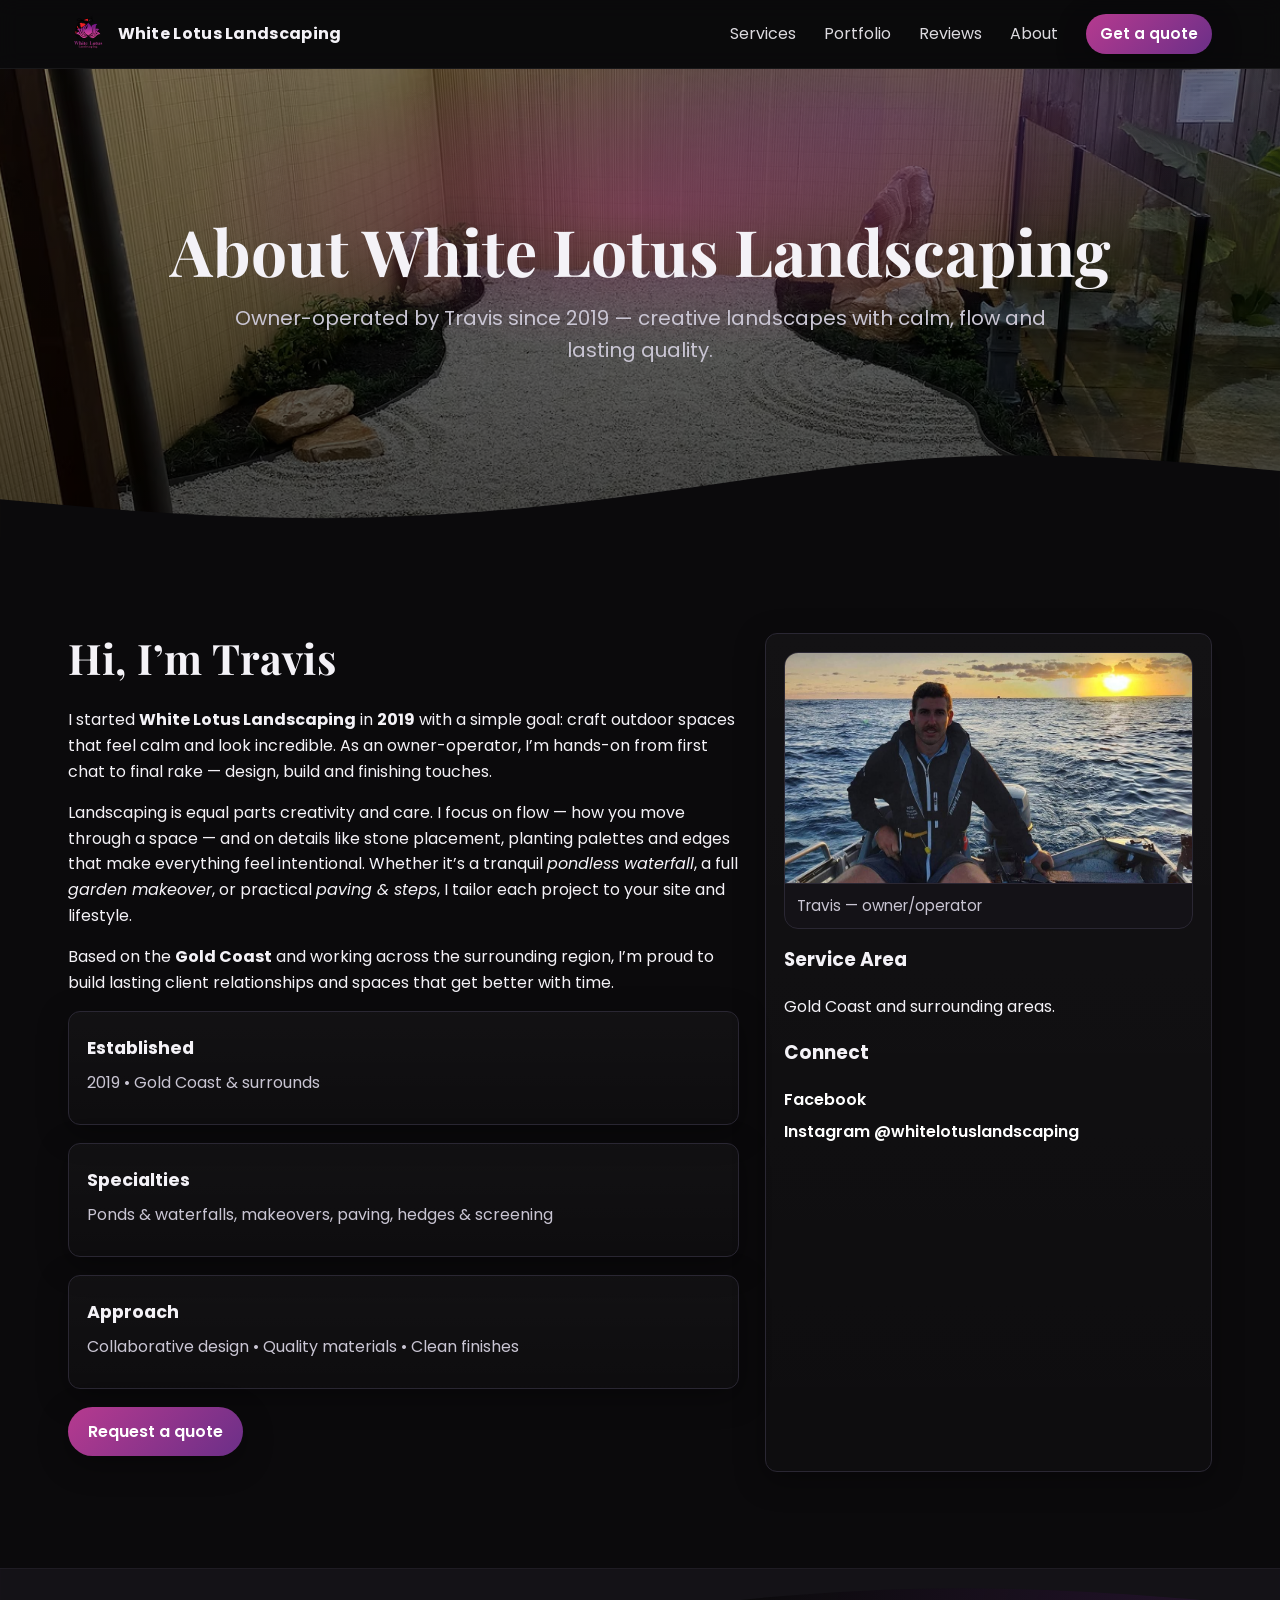
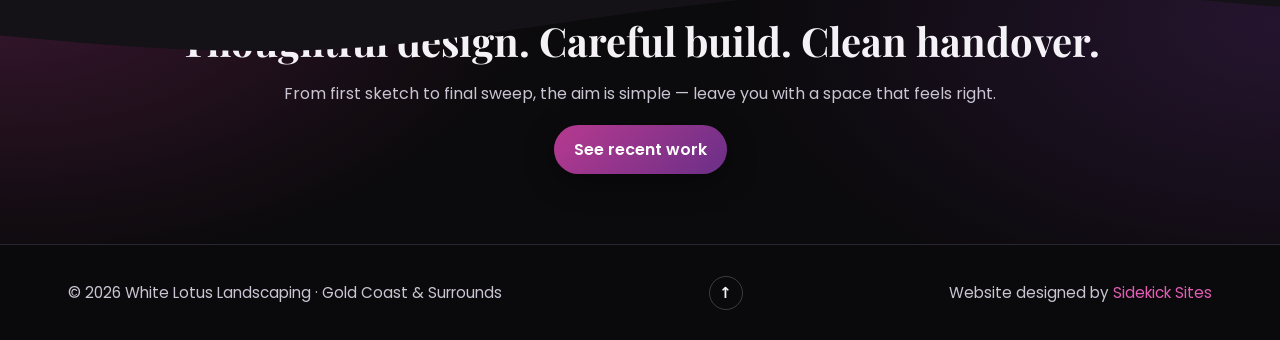
==== about.html @ 9ffea9fd "first design" ====
<!DOCTYPE html>
<html lang="en" id="top">
<head>
  <meta charset="UTF-8" />
  <meta name="viewport" content="width=device-width, initial-scale=1" />

  <title>About • White Lotus Landscaping</title>
  <meta name="description" content="White Lotus Landscaping is an owner-operated Gold Coast business founded in 2019 by Travis. Creative landscapes with calm, flow and lasting quality." />

  <!-- Canonical + Social -->
  <link rel="canonical" href="https://zanemcdermott.github.io/white-lotus/about.html" />
  <meta property="og:title" content="About • White Lotus Landscaping" />
  <meta property="og:description" content="Owner-operated since 2019. Creative, tidy landscapes built with care across the Gold Coast & surrounds." />
  <meta property="og:type" content="website" />
  <meta property="og:url" content="https://zanemcdermott.github.io/white-lotus/about.html" />
  <meta property="og:image" content="https://zanemcdermott.github.io/white-lotus/images/hero-zen.jpg" />
  <meta name="twitter:card" content="summary_large_image" />

  <!-- Favicons & App Icons -->
  <link rel="icon" type="image/png" sizes="32x32" href="images/favicon-32.png">
  <link rel="icon" href="images/favicon.ico">
  <link rel="apple-touch-icon" sizes="180x180" href="images/apple-touch-icon.png">
  <meta name="theme-color" content="#0a0a0a">

  <!-- Perf -->
  <link rel="preload" as="image" href="images/hero-zen.jpg" />

  <link rel="stylesheet" href="style.css" />
</head>
<body>

  <!-- Header -->
  <header class="site-header">
    <div class="container header-inner">
      <a class="brand" href="index.html" aria-label="White Lotus Landscaping">
        <img src="images/logo-transparent.png" alt="White Lotus Landscaping logo" height="40"
             onerror="this.onerror=null;this.src='images/logo.jpg';" />
        <span class="brand-text">White Lotus Landscaping</span>
      </a>

      <button class="nav-toggle" aria-label="Open menu" aria-expanded="false">
        <span></span><span></span><span></span>
      </button>

      <nav class="nav" aria-label="Primary">
        <a href="services.html">Services</a>
        <a href="portfolio.html">Portfolio</a>
        <a href="testimonials.html">Reviews</a>
        <a href="about.html" class="active">About</a>
        <a href="index.html#contact" class="btn small">Get a quote</a>
      </nav>
    </div>
  </header>

  <!-- Hero (slim) -->
  <section class="hero" style="min-height: 52vh;">
    <img class="hero-bg" src="images/hero-zen.jpg" alt="Serene zen garden hero background">
    <div class="hero-overlay"></div>
    <div class="container hero-inner">
      <h1>About White Lotus Landscaping</h1>
      <p class="lead">Owner-operated by Travis since 2019 — creative landscapes with calm, flow and lasting quality.</p>
    </div>
    <svg class="wave" viewBox="0 0 1440 140" aria-hidden="true"><path d="M0,96L60,101.3C120,107,240,117,360,117.3C480,117,600,107,720,90.7C840,75,960,53,1080,48C1200,43,1320,53,1380,58.7L1440,64V140H0Z"/></svg>
  </section>

  <!-- Travis bio -->
  <section class="section">
    <div class="container">
      <div class="contact-wrap">
        <article>
          <h2 class="h2">Hi, I’m Travis</h2>
          <p>I started <strong>White Lotus Landscaping</strong> in <strong>2019</strong> with a simple goal: craft outdoor spaces that feel calm and look incredible. As an owner-operator, I’m hands-on from first chat to final rake — design, build and finishing touches.</p>
          <p>Landscaping is equal parts creativity and care. I focus on flow — how you move through a space — and on details like stone placement, planting palettes and edges that make everything feel intentional. Whether it’s a tranquil <em>pondless waterfall</em>, a full <em>garden makeover</em>, or practical <em>paving & steps</em>, I tailor each project to your site and lifestyle.</p>
          <p>Based on the <strong>Gold Coast</strong> and working across the surrounding region, I’m proud to build lasting client relationships and spaces that get better with time.</p>

          <div class="cards" style="margin-top:16px">
            <div class="card"><h3>Established</h3><p>2019 • Gold Coast & surrounds</p></div>
            <div class="card"><h3>Specialties</h3><p>Ponds & waterfalls, makeovers, paving, hedges & screening</p></div>
            <div class="card"><h3>Approach</h3><p>Collaborative design • Quality materials • Clean finishes</p></div>
          </div>

          <p class="mt"><a class="btn" href="index.html#contact">Request a quote</a></p>
        </article>

        <aside class="contact-aside">
          <figure class="figure" style="margin:0;">
            <img src="images/travis.jpg" alt="Travis, owner of White Lotus Landscaping">
            <figcaption>Travis — owner/operator</figcaption>
          </figure>

          <h3 style="margin-top:16px;">Service Area</h3>
          <p>Gold Coast and surrounding areas.</p>

          <h3>Connect</h3>
          <ul class="socials">
            <li><a href="https://www.facebook.com/share/172BXBtpYT/?mibextid=wwXIfr" target="_blank" rel="noopener">Facebook</a></li>
            <li><a href="https://instagram.com/whitelotuslandscaping" target="_blank" rel="noopener">Instagram @whitelotuslandscaping</a></li>
          </ul>
        </aside>
      </div>
    </div>
  </section>

  <!-- CTA -->
  <section class="cta">
    <div class="container cta-inner">
      <h2>Thoughtful design. Careful build. Clean handover.</h2>
      <p>From first sketch to final sweep, the aim is simple — leave you with a space that feels right.</p>
      <a class="btn" href="portfolio.html">See recent work</a>
    </div>
    <svg class="wave flip" viewBox="0 0 1440 140" aria-hidden="true"><path d="M0,96L60,101.3C120,107,240,117,360,117.3C480,117,600,107,720,90.7C840,75,960,53,1080,48C1200,43,1320,53,1380,58.7L1440,64V140H0Z"/></svg>
  </section>

  <!-- Footer -->
  <footer class="site-footer">
    <div class="container footer-inner">
      <p>© <span data-year id="year"></span> White Lotus Landscaping · Gold Coast & Surrounds</p>
      <a class="to-top" href="#top" aria-label="Back to top">↑</a>
      <p class="credit">Website designed by
        <a href="https://zanemcdermott.github.io/hello-static/" target="_blank" rel="noopener">Sidekick Sites</a>
      </p>
    </div>
  </footer>

  <script src="script.js" defer></script>
</body>
</html>
---- style.css ----
/* =========================================================
   White Lotus Landscaping — Global Styles
   Brand: magenta→violet gradient, dark background, airy type
   ========================================================= */

/* Fonts */
@import url('https://fonts.googleapis.com/css2?family=Poppins:wght@300;400;500;600;700&family=Playfair+Display:wght@700&display=swap');

/* Design tokens */
:root{
  --bg: #0b0a0c;           /* main background (near-black) */
  --bg-2: #141217;         /* surface */
  --bg-3: #1a1820;         /* elevated surface */
  --text: #F4F2F7;
  --muted: #C9C5D3;
  --line: #2a2733;

  --accent: #B63A8F;       /* magenta */
  --accent-2: #6B2F88;     /* violet */
  --accent-3: #E25DB5;     /* bright for hovers */

  --radius-l: 18px;
  --radius-m: 12px;
  --shadow-1: 0 8px 30px rgba(0,0,0,.35);
  --shadow-2: 0 10px 50px rgba(0,0,0,.5);

  --container: 1200px;
}

/* Reset & base */
*,
*::before,
*::after { box-sizing: border-box; }

html, body { height: 100%; }

body{
  margin: 0;
  font-family: "Poppins", system-ui, -apple-system, Segoe UI, Roboto, Helvetica, Arial, "Apple Color Emoji","Segoe UI Emoji";
  color: var(--text);
  background: var(--bg);
  line-height: 1.6;
  -webkit-font-smoothing: antialiased;
  text-rendering: optimizeLegibility;
}

img{ max-width: 100%; display:block; }

a{ color: var(--text); text-decoration: none; }
a:hover{ color: var(--accent-3); }

.container{
  width: 100%;
  max-width: var(--container);
  margin-inline: auto;
  padding-inline: clamp(16px, 4vw, 28px);
}

.section{
  padding: clamp(56px, 8vw, 96px) 0;
}

.section.alt{
  background: radial-gradient(1200px 600px at 10% -10%, rgba(182,58,143,.15), transparent 60%),
              radial-gradient(900px 600px at 100% 0%, rgba(107,47,136,.15), transparent 60%),
              var(--bg-2);
  border-top: 1px solid var(--line);
  border-bottom: 1px solid var(--line);
}

.h2{
  font-family: "Playfair Display", serif;
  font-size: clamp(28px, 3.4vw, 42px);
  line-height: 1.2;
  margin: 0 0 24px;
  letter-spacing: .2px;
}

/* Buttons */
.btn{
  display:inline-block;
  padding: 12px 20px;
  border-radius: 999px;
  background: linear-gradient(135deg, var(--accent), var(--accent-2));
  color:#fff;
  font-weight: 600;
  box-shadow: var(--shadow-1);
  transition: transform .16s ease, box-shadow .16s ease, opacity .16s ease;
}
.btn:hover{ transform: translateY(-1px); box-shadow: var(--shadow-2); }
.btn:active{ transform: translateY(0); }

.btn.ghost{
  background: transparent;
  border: 1.5px solid rgba(255,255,255,.2);
  backdrop-filter: blur(2px);
}
.btn.small{ padding: 8px 14px; font-size:.95rem; }

/* Header */
.site-header{
  position: sticky; top:0; z-index: 50;
  background: rgba(11,10,12,.6);
  border-bottom: 1px solid rgba(255,255,255,.06);
  backdrop-filter: blur(10px);
}
.header-inner{
  display:flex; align-items:center; justify-content:space-between;
  min-height: 68px;
}
.brand{ display:flex; align-items:center; gap:.6rem; font-weight:700; }
.brand img{ width:auto; height:40px; }
.brand-text{ letter-spacing:.3px; display:none; }
@media (min-width: 720px){ .brand-text{ display:inline-block; } }

.nav{
  display:flex; align-items:center; gap: clamp(14px, 3vw, 28px);
}
.nav a{ opacity:.9; }
.nav a.btn{ opacity:1; }

.nav-toggle{
  display:grid; gap:5px; padding:8px; border:0; background:transparent; cursor:pointer;
}
.nav-toggle span{
  width:26px; height:2px; background:#fff; display:block; border-radius:2px;
}
@media (min-width: 980px){ .nav-toggle{ display:none; } }

/* Mobile menu */
@media (max-width: 979px){
  .nav{
    position: fixed; inset: 68px 0 auto 0;
    flex-direction: column;
    align-items: flex-start;
    padding: 20px clamp(16px, 4vw, 28px);
    background: rgba(11,10,12,.96);
    transform: translateY(-110%);
    transition: transform .25s ease;
    border-bottom: 1px solid var(--line);
    gap:18px;
  }
  .nav a{ font-size:1.05rem; }
  body.nav-open .nav{ transform: translateY(0); }
}

/* Hero */
.hero{
  position: relative;
  min-height: 78vh;
  display:grid;
  place-items: center;
  text-align:center;
  overflow:hidden;
}

.hero-bg{
  position:absolute; inset:0;
  width:100%; height:100%; object-fit:cover;
  filter: saturate(1.05) brightness(.65);
  transform: scale(1.02);
}

.hero-overlay{
  position:absolute; inset:0;
  background:
    radial-gradient(60% 50% at 50% 30%, rgba(182,58,143,.35), transparent 60%),
    radial-gradient(60% 50% at 70% 10%, rgba(107,47,136,.35), transparent 65%),
    linear-gradient(180deg, rgba(0,0,0,.25), rgba(0,0,0,.55));
}

.hero-inner{
  position:relative; z-index:2;
  padding: clamp(32px, 5vw, 48px) 0;
}

.hero h1{
  font-family: "Playfair Display", serif;
  font-weight:700;
  font-size: clamp(36px, 5.6vw, 64px);
  line-height: 1.08;
  margin: 0 0 16px;
}
.lead{
  font-size: clamp(16px, 2.1vw, 20px);
  color: var(--muted);
  margin: 0 auto 24px;
  max-width: 850px;
}
.buttons{ display:flex; justify-content:center; gap:12px; flex-wrap:wrap; }
.badges{
  margin: 22px 0 0; padding:0; list-style:none;
  display:flex; gap:10px; justify-content:center; flex-wrap:wrap;
}
.badges li{
  border:1px solid rgba(255,255,255,.14);
  padding: 6px 10px; border-radius: 999px; font-size:.9rem; opacity:.9;
  background: rgba(0,0,0,.25);
}

/* Curvy divider */
.wave{ position:absolute; left:0; right:0; bottom:-1px; width:100%; height:auto; }
.wave path{ fill: var(--bg); }
.wave.flip{ top:-1px; bottom:auto; transform: rotate(180deg); }
.cta .wave path{ fill: var(--bg-2); }

/* Service cards */
.cards{ display:grid; gap:18px; }
.service-cards{
  grid-template-columns: repeat(auto-fit, minmax(250px, 1fr));
  margin-bottom: 24px;
}
.card{
  padding: 22px 18px 18px;
  border-radius: var(--radius-m);
  background: linear-gradient(180deg, rgba(255,255,255,.03), rgba(255,255,255,.01));
  border: 1px solid var(--line);
  box-shadow: var(--shadow-1);
}
.card h3{ margin:0 0 8px; font-size:1.1rem; }
.card p{ margin:0 0 10px; color: var(--muted); }
.card .link{ color:#fff; font-weight:600; }
.card .link:hover{ color: var(--accent-3); }

/* Instagram list pulled in as bullets */
.service-list{
  margin: 18px 0 0;
  display:grid;
  grid-template-columns: repeat(auto-fit, minmax(220px, 1fr));
  gap: 8px 18px;
  padding-left: 1.1rem;
}
.service-list li{ color: var(--muted); }

/* Gallery grid */
.grid.gallery{
  display:grid;
  grid-template-columns: repeat(auto-fit, minmax(240px, 1fr));
  gap: 14px;
}
.tile{
  position: relative; overflow: hidden; border-radius: 14px;
  border: 1px solid var(--line);
  background: var(--bg-3); box-shadow: var(--shadow-1);
}
.tile img{ width:100%; height: 240px; object-fit: cover; transition: transform .35s ease; }
.tile:hover img{ transform: scale(1.05); }
.tile-caption{
  position:absolute; left:10px; bottom:10px;
  background: rgba(0,0,0,.55);
  border: 1px solid rgba(255,255,255,.12);
  padding: 6px 10px; border-radius: 999px; font-weight:600; font-size:.92rem;
}

/* CTA ribbon */
.cta{
  position:relative; text-align:center;
  background:
    radial-gradient(900px 500px at 0% 0%, rgba(182,58,143,.28), transparent 60%),
    radial-gradient(900px 500px at 100% 20%, rgba(107,47,136,.28), transparent 60%),
    var(--bg);
  padding: 40px 0 70px;
  border-top: 1px solid var(--line);
}
.cta-inner h2{
  margin:0 0 8px;
  font-family: "Playfair Display", serif;
  font-size: clamp(26px, 3.4vw, 40px);
}
.cta-inner p{ margin: 0 0 18px; color: var(--muted); }

/* Contact */
.contact-wrap{
  display:grid; gap:26px;
  grid-template-columns: 1.2fr .8fr;
}
@media (max-width: 880px){ .contact-wrap{ grid-template-columns: 1fr; } }

.form{
  display:grid; gap:14px;
  background: var(--bg-2);
  padding: 18px;
  border-radius: var(--radius-m);
  border: 1px solid var(--line);
  box-shadow: var(--shadow-1);
}
.form label{ display:grid; gap:8px; }
.form label span{ font-weight:600; font-size:.95rem; }
.form input[type="text"],
.form input[type="email"],
.form input[type="file"],
.form textarea{
  width:100%;
  background: var(--bg-3);
  color: var(--text);
  border:1px solid #272431;
  border-radius: 10px;
  padding: 12px 14px;
  outline:none;
  transition: border-color .18s ease, box-shadow .18s ease;
}
.form textarea{ resize: vertical; }
.form input::file-selector-button{
  margin-right: 10px;
  padding: 8px 12px;
  border: none;
  border-radius: 999px;
  background: linear-gradient(135deg, var(--accent), var(--accent-2));
  color:#fff; font-weight:600; cursor:pointer;
}
.form input:focus,
.form textarea:focus{
  border-color: rgba(182,58,143,.75);
  box-shadow: 0 0 0 3px rgba(182,58,143,.18);
}
.form-note{ color: var(--muted); font-size:.95rem; margin: 8px 0 0; }
.form-success{ color: #7AE582; }
.form-error{ color: #FF7575; }

.contact-aside{
  background: linear-gradient(180deg, rgba(255,255,255,.03), rgba(255,255,255,.01));
  border: 1px solid var(--line);
  border-radius: var(--radius-m);
  padding: 18px;
  box-shadow: var(--shadow-1);
}
.socials{ list-style:none; padding:0; margin:0 0 8px; display:grid; gap:6px; }
.socials a{ color:#fff; font-weight:600; }
.socials a:hover{ color: var(--accent-3); }

/* Footer */
.site-footer{
  border-top:1px solid var(--line);
  padding: 20px 0;
  background: #0a090b;
}
.footer-inner{
  display:flex; align-items:center; justify-content:space-between; gap:10px;
  font-size:.95rem; color: var(--muted);
}
.to-top{
  border:1px solid rgba(255,255,255,.2);
  width:34px; height:34px; border-radius:50%;
  display:grid; place-items:center; font-weight:700;
}
.credit a{ color: var(--accent-3); }
@media (max-width: 640px){
  .footer-inner{ flex-direction:column; text-align:center; }
}

/* Utilities */
.center{ text-align:center; }
.mt{ margin-top: 18px; }
.hidden{ display:none !important; }

/* Page-specific helpers (used by portfolio/category pages later) */
.grid.thumbs{
  display:grid; gap:14px;
  grid-template-columns: repeat(auto-fit, minmax(220px, 1fr));
}
.figure{
  background: var(--bg-2); border:1px solid var(--line); border-radius: 14px; overflow:hidden;
}
.figure img{ height: 230px; object-fit:cover; width:100%; }
.figure figcaption{
  padding: 10px 12px; color: var(--muted); font-size:.95rem;
  border-top:1px solid var(--line);
}

/* Print tweaks */
@media print{
  .site-header, .hero, .cta, .site-footer, .nav-toggle{ display:none !important; }
  .section{ padding: 18px 0; }
}
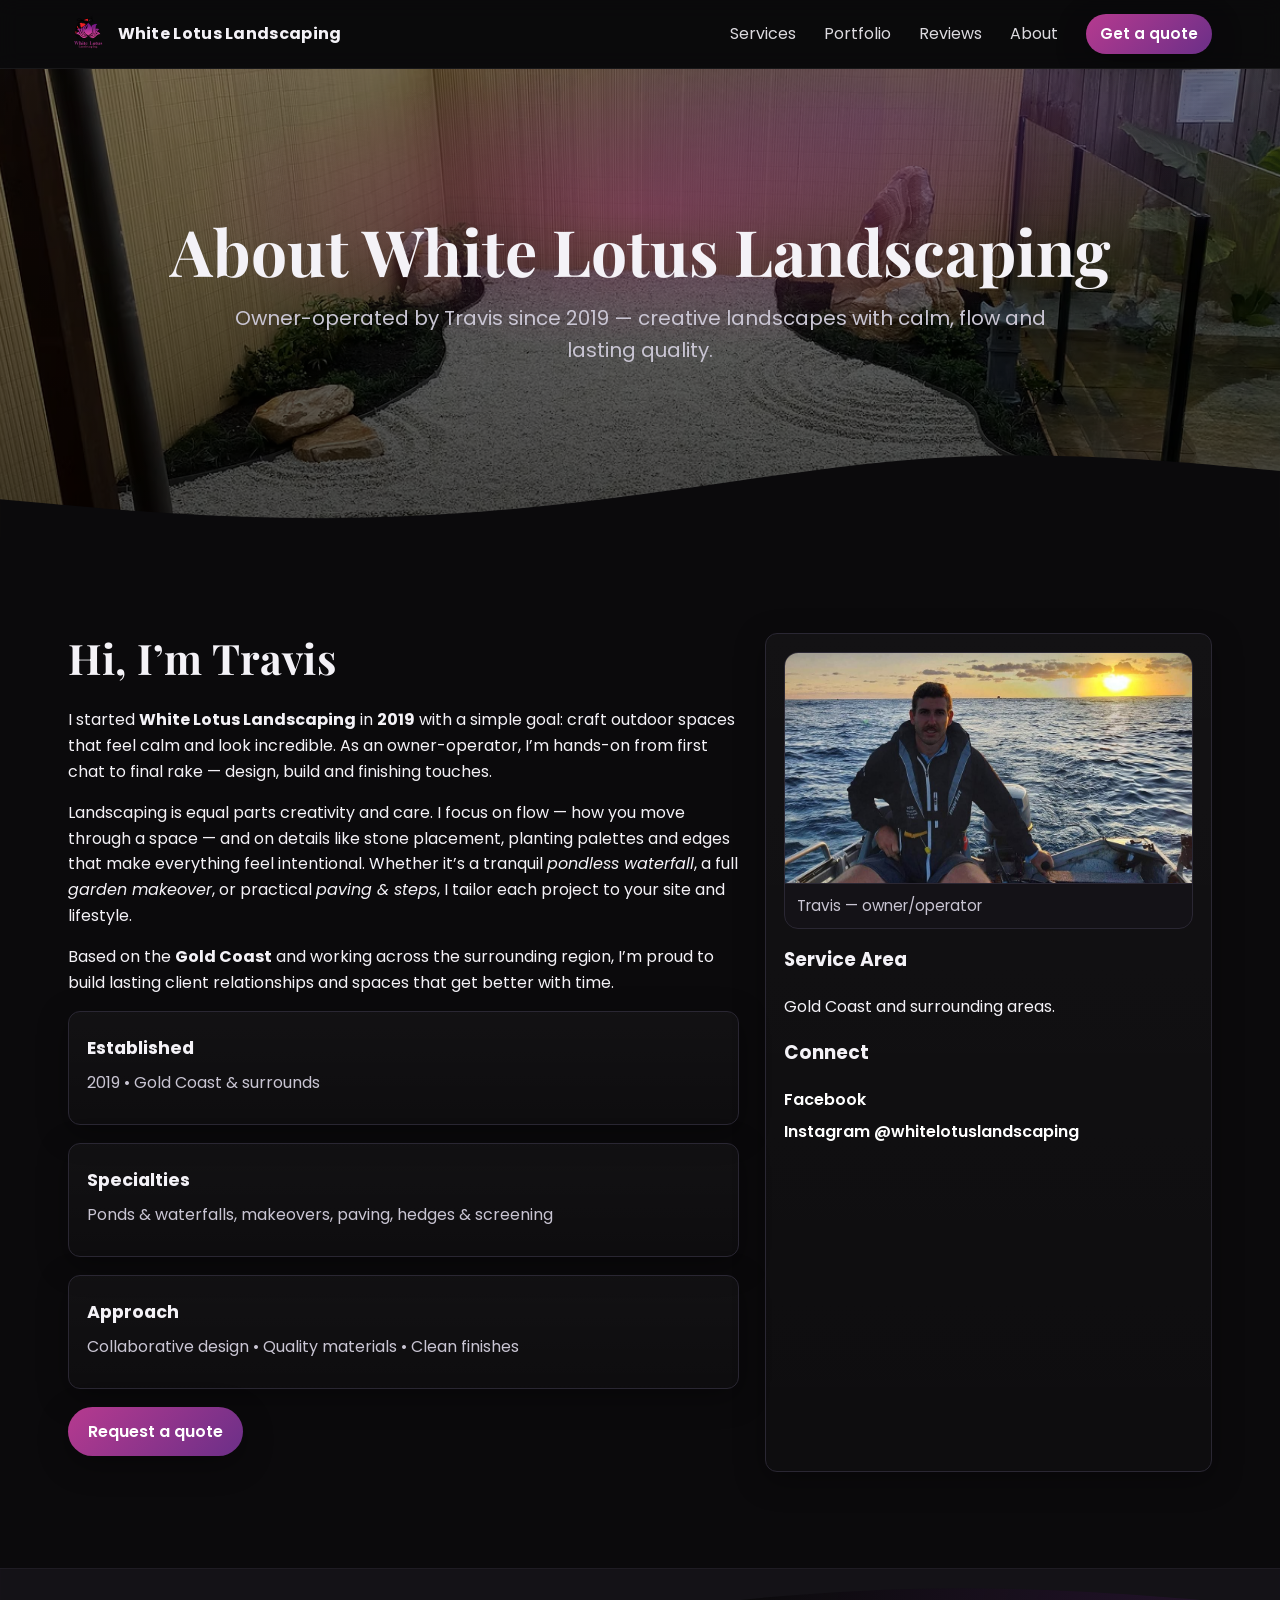
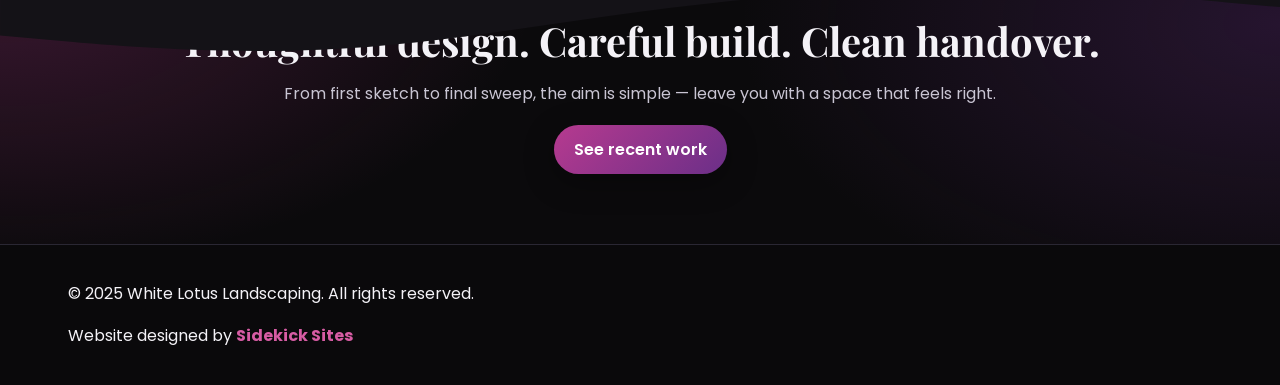
==== commit 9b76d5a1: "footer" ====
--- a/about.html
+++ b/about.html
@@ -112,15 +112,18 @@
   </section>
 
   <!-- Footer -->
-  <footer class="site-footer">
-    <div class="container footer-inner">
-      <p>© <span data-year id="year"></span> White Lotus Landscaping · Gold Coast & Surrounds</p>
-      <a class="to-top" href="#top" aria-label="Back to top">↑</a>
-      <p class="credit">Website designed by
-        <a href="https://zanemcdermott.github.io/hello-static/" target="_blank" rel="noopener">Sidekick Sites</a>
-      </p>
-    </div>
-  </footer>
+<footer class="site-footer">
+  <div class="container">
+    <p>&copy; 2025 White Lotus Landscaping. All rights reserved.</p>
+    <p>
+      Website designed by 
+      <a href="https://zanemcdermott.github.io/hello-static/" target="_blank" rel="noopener noreferrer">
+        Sidekick Sites
+      </a>
+    </p>
+  </div>
+</footer>
+
 
   <script src="script.js" defer></script>
 </body>
--- a/style.css
+++ b/style.css
@@ -372,3 +372,13 @@
   .site-header, .hero, .cta, .site-footer, .nav-toggle{ display:none !important; }
   .section{ padding: 18px 0; }
 }
+
+.site-footer a {
+  color: #d75ca4; /* adjust to match your theme */
+  text-decoration: none;
+  font-weight: bold;
+}
+
+.site-footer a:hover {
+  text-decoration: underline;
+}
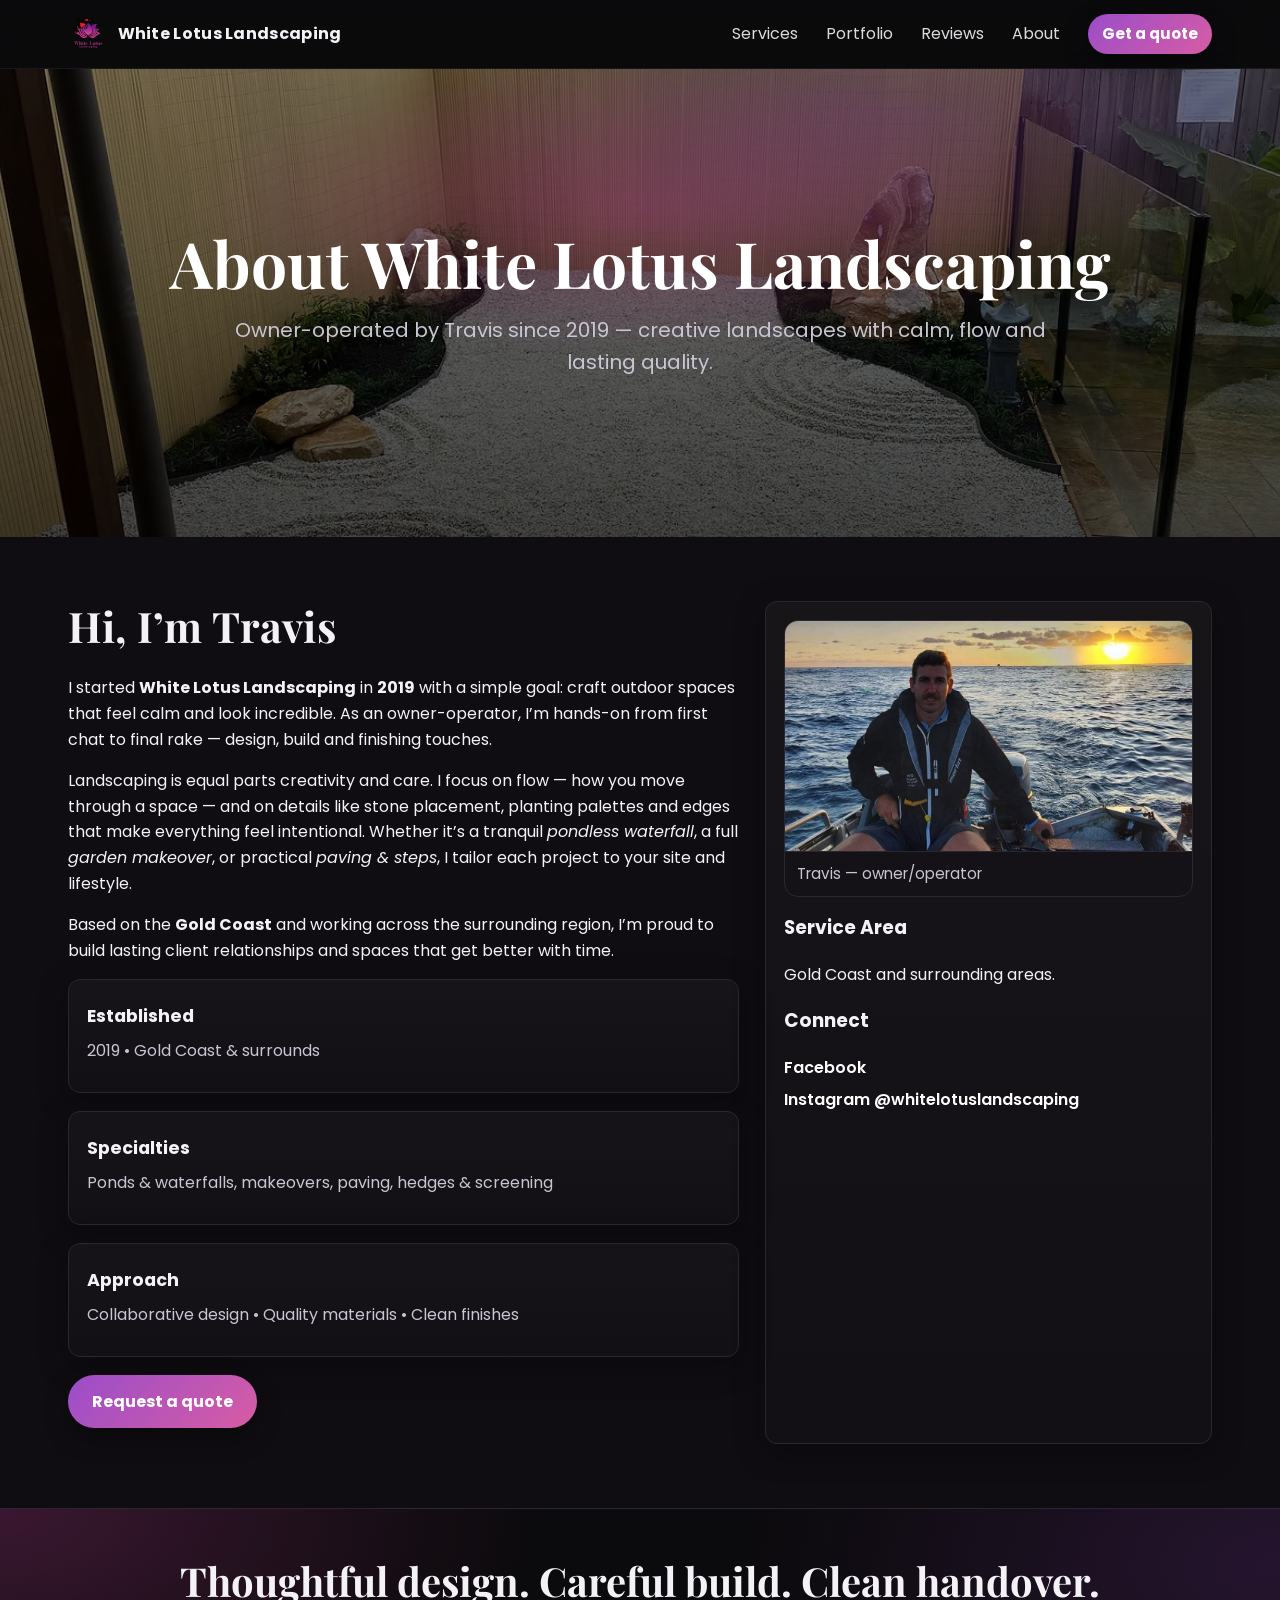
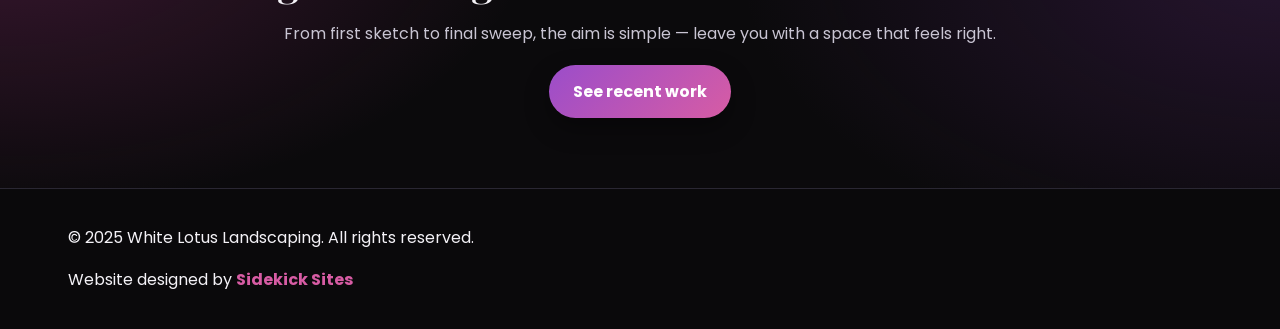
==== commit 58bb2a0f: "no wave" ====
--- a/about.html
+++ b/about.html
@@ -60,7 +60,6 @@
       <h1>About White Lotus Landscaping</h1>
       <p class="lead">Owner-operated by Travis since 2019 — creative landscapes with calm, flow and lasting quality.</p>
     </div>
-    <svg class="wave" viewBox="0 0 1440 140" aria-hidden="true"><path d="M0,96L60,101.3C120,107,240,117,360,117.3C480,117,600,107,720,90.7C840,75,960,53,1080,48C1200,43,1320,53,1380,58.7L1440,64V140H0Z"/></svg>
   </section>
 
   <!-- Travis bio -->
@@ -108,7 +107,6 @@
       <p>From first sketch to final sweep, the aim is simple — leave you with a space that feels right.</p>
       <a class="btn" href="portfolio.html">See recent work</a>
     </div>
-    <svg class="wave flip" viewBox="0 0 1440 140" aria-hidden="true"><path d="M0,96L60,101.3C120,107,240,117,360,117.3C480,117,600,107,720,90.7C840,75,960,53,1080,48C1200,43,1320,53,1380,58.7L1440,64V140H0Z"/></svg>
   </section>
 
   <!-- Footer -->
--- a/style.css
+++ b/style.css
@@ -382,3 +382,71 @@
 .site-footer a:hover {
   text-decoration: underline;
 }
+
+/* --- Clean section look (replaces wavy SVGs) --- */
+.section {
+  position: relative;
+  padding: 64px 0;
+  background: var(--surface, #0f0d11);
+}
+
+.section--taper::before,
+.section--taper::after {
+  content: "";
+  position: absolute;
+  left: 0;
+  width: 100%;
+  height: 56px;
+  pointer-events: none;
+  /* soft vignette that reads as a gentle curve */
+  background:
+    radial-gradient(120% 100% at 50% 0,
+      rgba(255,255,255,0.06) 0%,
+      rgba(255,255,255,0.04) 35%,
+      rgba(255,255,255,0.00) 60%);
+}
+
+.section--taper::before {
+  top: -56px;
+  transform: scaleY(-1); /* top curve */
+}
+
+.section--taper::after {
+  bottom: -56px;         /* bottom curve */
+}
+
+/* Hero gets a clean gradient—no wave */
+.hero {
+  position: relative;
+  padding: 96px 0 72px;
+  color: #fff;
+  background:
+    radial-gradient(120% 140% at 10% 0%, rgba(215,92,164,0.25) 0%, rgba(215,92,164,0) 55%),
+    radial-gradient(120% 120% at 90% 10%, rgba(123,67,151,0.22) 0%, rgba(123,67,151,0) 60%),
+    linear-gradient(180deg, #161319 0%, #0f0d11 100%);
+}
+
+/* Optional: a divider you can drop between blocks without a full section */
+.divider {
+  height: 1px;
+  background: linear-gradient(90deg, transparent, rgba(255,255,255,0.08), transparent);
+  margin: 48px 0;
+}
+
+/* Button stays on-theme with logo gradient */
+.btn {
+  display: inline-block;
+  padding: 14px 24px;
+  border-radius: 999px;
+  font-weight: 700;
+  text-decoration: none;
+  color: #fff;
+  background: linear-gradient(135deg, #9b4dca, #d75ca4);
+  box-shadow: 0 10px 24px rgba(0,0,0,0.35);
+  transition: transform .08s ease, box-shadow .2s ease, filter .2s ease;
+}
+.btn:hover {
+  transform: translateY(-2px);
+  box-shadow: 0 14px 28px rgba(0,0,0,0.4);
+  filter: brightness(1.05);
+}
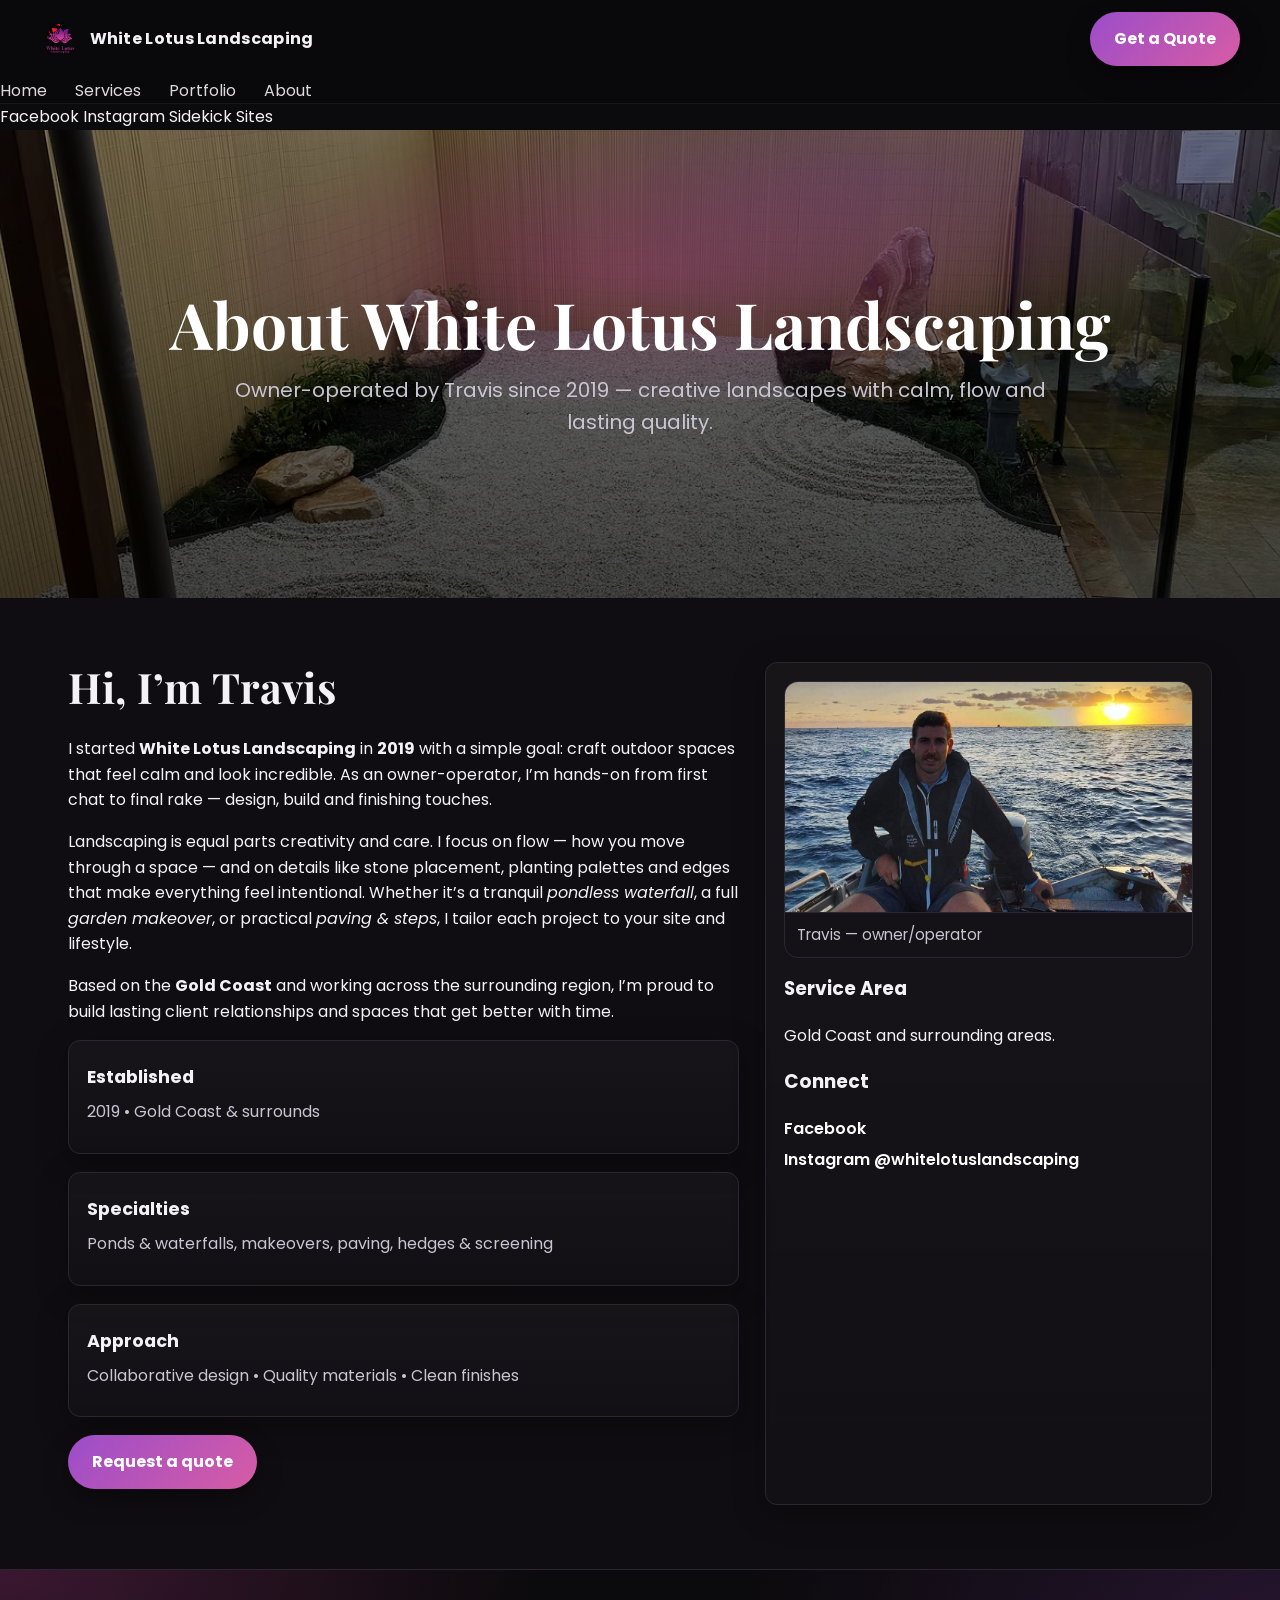
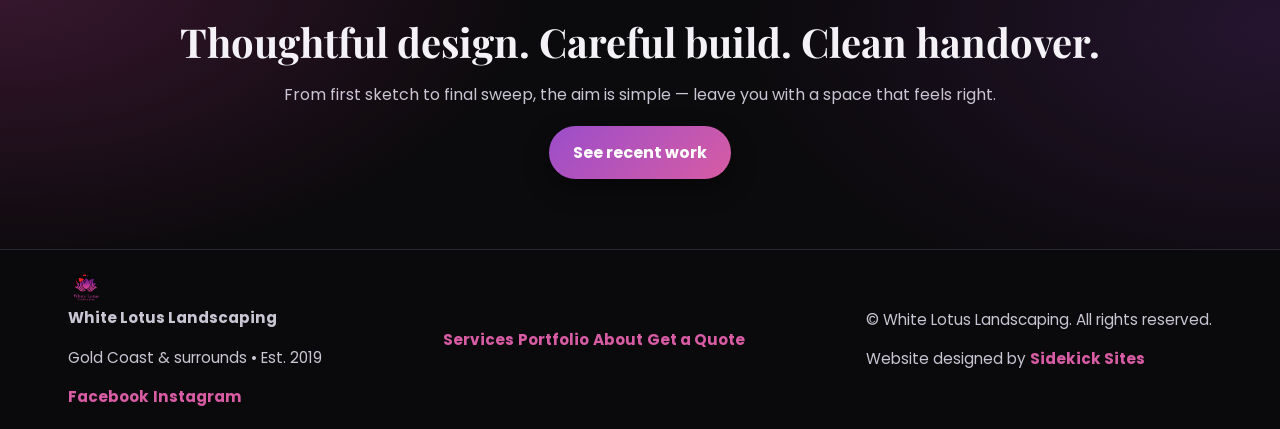
==== commit abb4ce3e: "working on footer" ====
--- a/about.html
+++ b/about.html
@@ -1,6 +1,9 @@
 <!DOCTYPE html>
 <html lang="en" id="top">
 <head>
+    <title>About — White Lotus Landscaping</title>
+<meta name="description" content="Owner-operated by Travis since 2019. Serving the Gold Coast with creative landscaping and attention to detail." />
+
   <meta charset="UTF-8" />
   <meta name="viewport" content="width=device-width, initial-scale=1" />
 
@@ -31,26 +34,32 @@
 
   <!-- Header -->
   <header class="site-header">
-    <div class="container header-inner">
-      <a class="brand" href="index.html" aria-label="White Lotus Landscaping">
-        <img src="images/logo-transparent.png" alt="White Lotus Landscaping logo" height="40"
-             onerror="this.onerror=null;this.src='images/logo.jpg';" />
-        <span class="brand-text">White Lotus Landscaping</span>
-      </a>
+  <div class="container header-inner">
+    <button class="nav-toggle" aria-label="Open menu" aria-expanded="false">
+      <span></span>
+    </button>
 
-      <button class="nav-toggle" aria-label="Open menu" aria-expanded="false">
-        <span></span><span></span><span></span>
-      </button>
+    <a class="brand" href="index.html" aria-label="White Lotus Landscaping">
+      <img src="images/logo-transparent.png" alt="White Lotus Landscaping logo" height="36"
+           onerror="this.onerror=null;this.src='images/logo.jpg';" />
+      <span class="brand-text">White Lotus Landscaping</span>
+    </a>
 
-      <nav class="nav" aria-label="Primary">
-        <a href="services.html">Services</a>
-        <a href="portfolio.html">Portfolio</a>
-        <a href="testimonials.html">Reviews</a>
-        <a href="about.html" class="active">About</a>
-        <a href="index.html#contact" class="btn small">Get a quote</a>
-      </nav>
-    </div>
-  </header>
+    <a class="btn header-cta" href="contact.html">Get a Quote</a>
+  </div>
+
+  <nav class="nav">
+    <a href="index.html">Home</a>
+    <a href="services.html">Services</a>
+    <a href="portfolio.html">Portfolio</a>
+    <a href="about.html">About</a>
+  </nav>
+</header>
+
+<a href="https://www.facebook.com/share/172BXBtpYT/?mibextid=wwXIfr" target="_blank" rel="noopener">Facebook</a>
+<a href="https://instagram.com/whitelotuslandscaping" target="_blank" rel="noopener">Instagram</a>
+<a href="https://zanemcdermott.github.io/hello-static/" target="_blank" rel="noopener">Sidekick Sites</a>
+
 
   <!-- Hero (slim) -->
   <section class="hero" style="min-height: 52vh;">
@@ -110,17 +119,34 @@
   </section>
 
   <!-- Footer -->
-<footer class="site-footer">
-  <div class="container">
-    <p>&copy; 2025 White Lotus Landscaping. All rights reserved.</p>
-    <p>
-      Website designed by 
-      <a href="https://zanemcdermott.github.io/hello-static/" target="_blank" rel="noopener noreferrer">
-        Sidekick Sites
-      </a>
-    </p>
-  </div>
-</footer>
+ <footer class="site-footer">
+    <div class="container footer-inner">
+      <div class="foot-brand">
+        <img src="images/logo-transparent.png" alt="" height="36"
+             onerror="this.onerror=null;this.src='images/logo.jpg';" />
+        <strong>White Lotus Landscaping</strong>
+        <p>Gold Coast &amp; surrounds • Est. 2019</p>
+        <div class="social">
+          <a href="https://www.facebook.com/share/172BXBtpYT/?mibextid=wwXIfr" aria-label="Facebook" target="_blank" rel="noopener">Facebook</a>
+          <a href="https://instagram.com/whitelotuslandscaping" aria-label="Instagram" target="_blank" rel="noopener">Instagram</a>
+        </div>
+      </div>
+
+      <nav class="foot-nav">
+        <a href="services.html">Services</a>
+        <a href="portfolio.html">Portfolio</a>
+        <a href="about.html">About</a>
+        <a href="contact.html">Get a Quote</a>
+      </nav>
+
+      <div class="foot-legal">
+        <p>&copy; <span id="y"></span> White Lotus Landscaping. All rights reserved.</p>
+        <p class="credit">Website designed by
+          <a href="https://zanemcdermott.github.io/hello-static/" target="_blank" rel="noopener">Sidekick Sites</a>
+        </p>
+      </div>
+    </div>
+  </footer>
 
 
   <script src="script.js" defer></script>
--- a/style.css
+++ b/style.css
@@ -98,12 +98,83 @@
 .btn.small{ padding: 8px 14px; font-size:.95rem; }
 
 /* Header */
+:root{ --header-h: 68px; }
+
 .site-header{
-  position: sticky; top:0; z-index: 50;
-  background: rgba(11,10,12,.6);
+  position: sticky; top:0; z-index: 1000;
+  background: rgba(10, 8, 12, 0.55);
   border-bottom: 1px solid rgba(255,255,255,.06);
   backdrop-filter: blur(10px);
-}
+  transition: background .25s ease, box-shadow .25s ease;
+}
+.site-header.scrolled{
+  background: rgba(10, 8, 12, 0.94);
+  box-shadow: 0 6px 24px rgba(0,0,0,.25);
+}
+.header-inner{
+  display:flex; align-items:center; justify-content:space-between;
+  min-height: var(--header-h);
+  gap: 12px; padding: .75rem 0;
+}
+.brand{ display:inline-flex; align-items:center; gap:.6rem; font-weight:700; text-decoration:none; }
+.brand img{ height:36px; width:auto; display:block; }
+.brand-text{ letter-spacing:.3px; }
+@media (max-width: 720px){ .brand-text{ display:none; } }
+
+/* Hamburger */
+.nav-toggle{
+  width: 42px; height: 42px; border-radius: 10px;
+  border: 1px solid rgba(255,255,255,.18);
+  background: rgba(255,255,255,.06);
+  position: relative; display: grid; place-items: center;
+}
+.nav-toggle span,
+.nav-toggle::before,
+.nav-toggle::after{
+  content:""; position:absolute; left:10px; right:10px; height:2px;
+  background:#fff; border-radius:2px; transition: transform .25s, opacity .2s;
+}
+.nav-toggle span{ top:20px; }
+.nav-toggle::before{ top:14px; }
+.nav-toggle::after{ top:26px; }
+.nav-toggle[aria-expanded="true"]::before{ transform: translateY(6px) rotate(45deg); }
+.nav-toggle[aria-expanded="true"]::after { transform: translateY(-6px) rotate(-45deg); }
+.nav-toggle[aria-expanded="true"] span   { opacity:0; }
+
+/* Nav */
+.nav{
+  display:flex; align-items:center; gap: clamp(14px, 3vw, 28px);
+}
+.nav a{ opacity:.9; }
+.nav a.btn{ opacity:1; }
+
+/* Mobile menu */
+@media (max-width: 979px){
+  .nav{
+    position: fixed; inset: var(--header-h) 0 auto 0;
+    flex-direction: column; align-items: flex-start;
+    padding: 20px clamp(16px, 4vw, 28px);
+    background: rgba(11,10,12,.96);
+    transform: translateY(-110%);
+    transition: transform .25s ease;
+    border-bottom: 1px solid var(--line);
+    gap:18px;
+  }
+  body.nav-open .nav{ transform: translateY(0); }
+  .site-header .header-cta{ display:none; }
+}
+@media (min-width: 980px){
+  .nav-toggle{ display:none; }
+}
+@media (max-width: 380px){
+  .brand-text{ display:none; }
+}
+
+/* ===== Very small screens: hide brand text to keep header tidy ===== */
+@media (max-width: 380px) {
+  .brand-text { display: none; }
+}
+
 .header-inner{
   display:flex; align-items:center; justify-content:space-between;
   min-height: 68px;
@@ -450,3 +521,98 @@
   box-shadow: 0 14px 28px rgba(0,0,0,0.4);
   filter: brightness(1.05);
 }
+
+/* Comparison slider: improve touch hit-area */
+.ba-slider { position: relative; touch-action: none; }  /* disables browser panning while dragging */
+.ba-handle {
+  width: 36px; height: 36px; border-radius: 999px;
+  border: 2px solid rgba(255,255,255,.85);
+  background: rgba(0,0,0,.45);
+  position: absolute; top: 50%; transform: translate(-50%, -50%);
+  box-shadow: 0 6px 18px rgba(0,0,0,.35);
+}
+@media (max-width: 640px) {
+  .ba-handle { width: 44px; height: 44px; } /* bigger thumb on phones */
+}
+
+/* Make <details> look like a static section (always open) */
+.service-details[open] > summary {
+  list-style: none;          /* hide default triangle */
+}
+.service-details > summary::-webkit-details-marker { display: none; }
+.service-details > summary {
+  margin: 0 0 .5rem 0;
+  font-weight: 700;
+  font-size: 1rem;
+  opacity: .9;
+  cursor: default;           /* no “click to open” cursor */
+}
+.service-details .list { margin: 0; padding-left: 1.1rem; }
+
+:root{
+  --header-h: 68px;
+}
+
+/* Make header readable on top of photos and keep it tidy on mobile */
+.site-header{
+  position: sticky;
+  top: 0;
+  z-index: 1000;
+  background: rgba(10, 8, 12, 0.55);
+  backdrop-filter: blur(8px);
+  -webkit-backdrop-filter: blur(8px);
+  transition: background .25s ease, box-shadow .25s ease;
+}
+.site-header.scrolled{
+  background: rgba(10, 8, 12, 0.94);
+  box-shadow: 0 6px 24px rgba(0,0,0,.25);
+}
+
+/* Mobile tweaks */
+@media (max-width: 768px){
+  .site-header .brand img{ height: 28px; }
+  .site-header .brand .brand-text{ display:none; } /* keep logo only on small screens */
+  .nav-toggle{
+    width: 42px; height: 42px; border-radius: 12px;
+    background: #1d1721; border: 1px solid rgba(255,255,255,.08);
+  }
+  /* Hide the big header CTA pill on phones so it doesn't crush the nav */
+  .site-header .header-cta{ display:none; }
+
+  /* ensure the hero isn't hidden behind the sticky header */
+  .hero{ padding-top: var(--header-h); }
+
+  /* Comfortable hero typography on phones */
+  .hero h1{ font-size: 9vw; line-height: 1.06; letter-spacing: .2px; }
+  .hero .lead{ font-size: 4.6vw; }
+  .hero .actions{ gap: 12px; }
+}
+
+/* Before/After chips */
+.ba-chips{
+  position: absolute;
+  top: 12px;
+  left: 12px;
+  display: flex;
+  gap: 8px;
+  z-index: 4;
+}
+.ba-chip{
+  appearance: none;
+  border: 0;
+  padding: 6px 10px;
+  border-radius: 999px;
+  font: 600 12px/1 system-ui, -apple-system, Segoe UI, Roboto, Inter, "Helvetica Neue", Arial, sans-serif;
+  color: #fff;
+  background: rgba(0,0,0,.45);
+  backdrop-filter: blur(6px);
+  -webkit-backdrop-filter: blur(6px);
+  box-shadow: 0 2px 8px rgba(0,0,0,.25);
+}
+.ba-chip.active{
+  background: linear-gradient(135deg, #b84ecb, #6b4df6);
+}
+@media (min-width: 768px){
+  .ba-chip{ font-size: 13px; padding: 7px 12px; }
+}
+
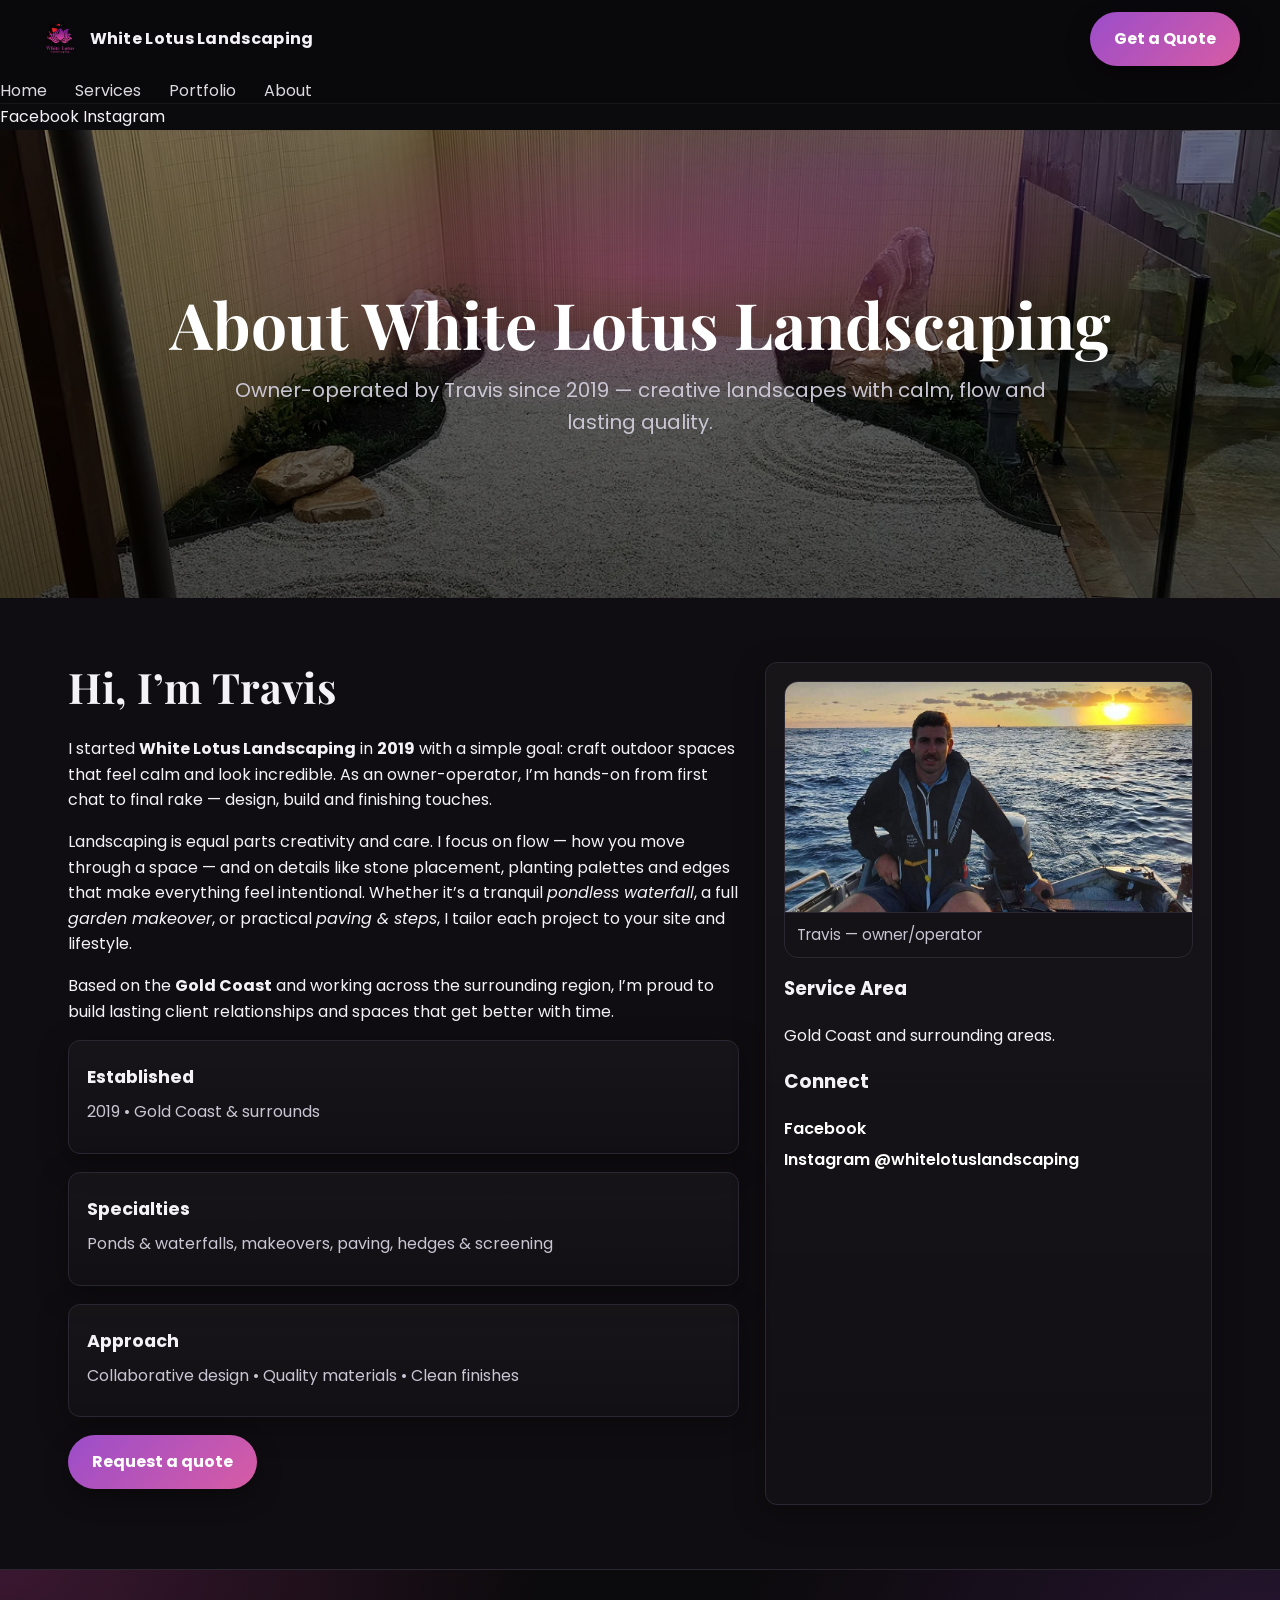
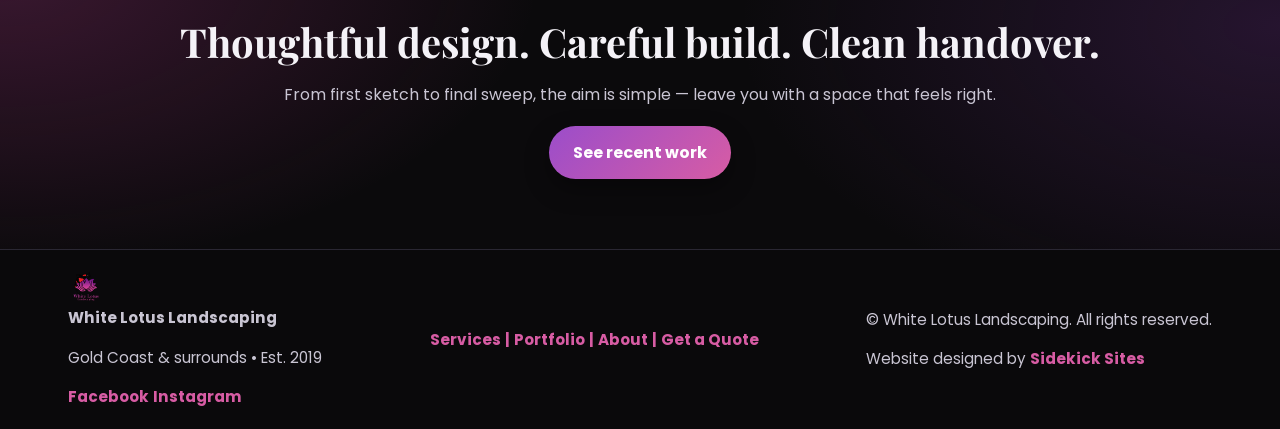
==== commit a12988a0: "working on footer" ====
--- a/about.html
+++ b/about.html
@@ -58,7 +58,6 @@
 
 <a href="https://www.facebook.com/share/172BXBtpYT/?mibextid=wwXIfr" target="_blank" rel="noopener">Facebook</a>
 <a href="https://instagram.com/whitelotuslandscaping" target="_blank" rel="noopener">Instagram</a>
-<a href="https://zanemcdermott.github.io/hello-static/" target="_blank" rel="noopener">Sidekick Sites</a>
 
 
   <!-- Hero (slim) -->
@@ -134,8 +133,11 @@
 
       <nav class="foot-nav">
         <a href="services.html">Services</a>
+         <a>|</a>
         <a href="portfolio.html">Portfolio</a>
+        <a>|</a>
         <a href="about.html">About</a>
+        <a>|</a>
         <a href="contact.html">Get a Quote</a>
       </nav>
 
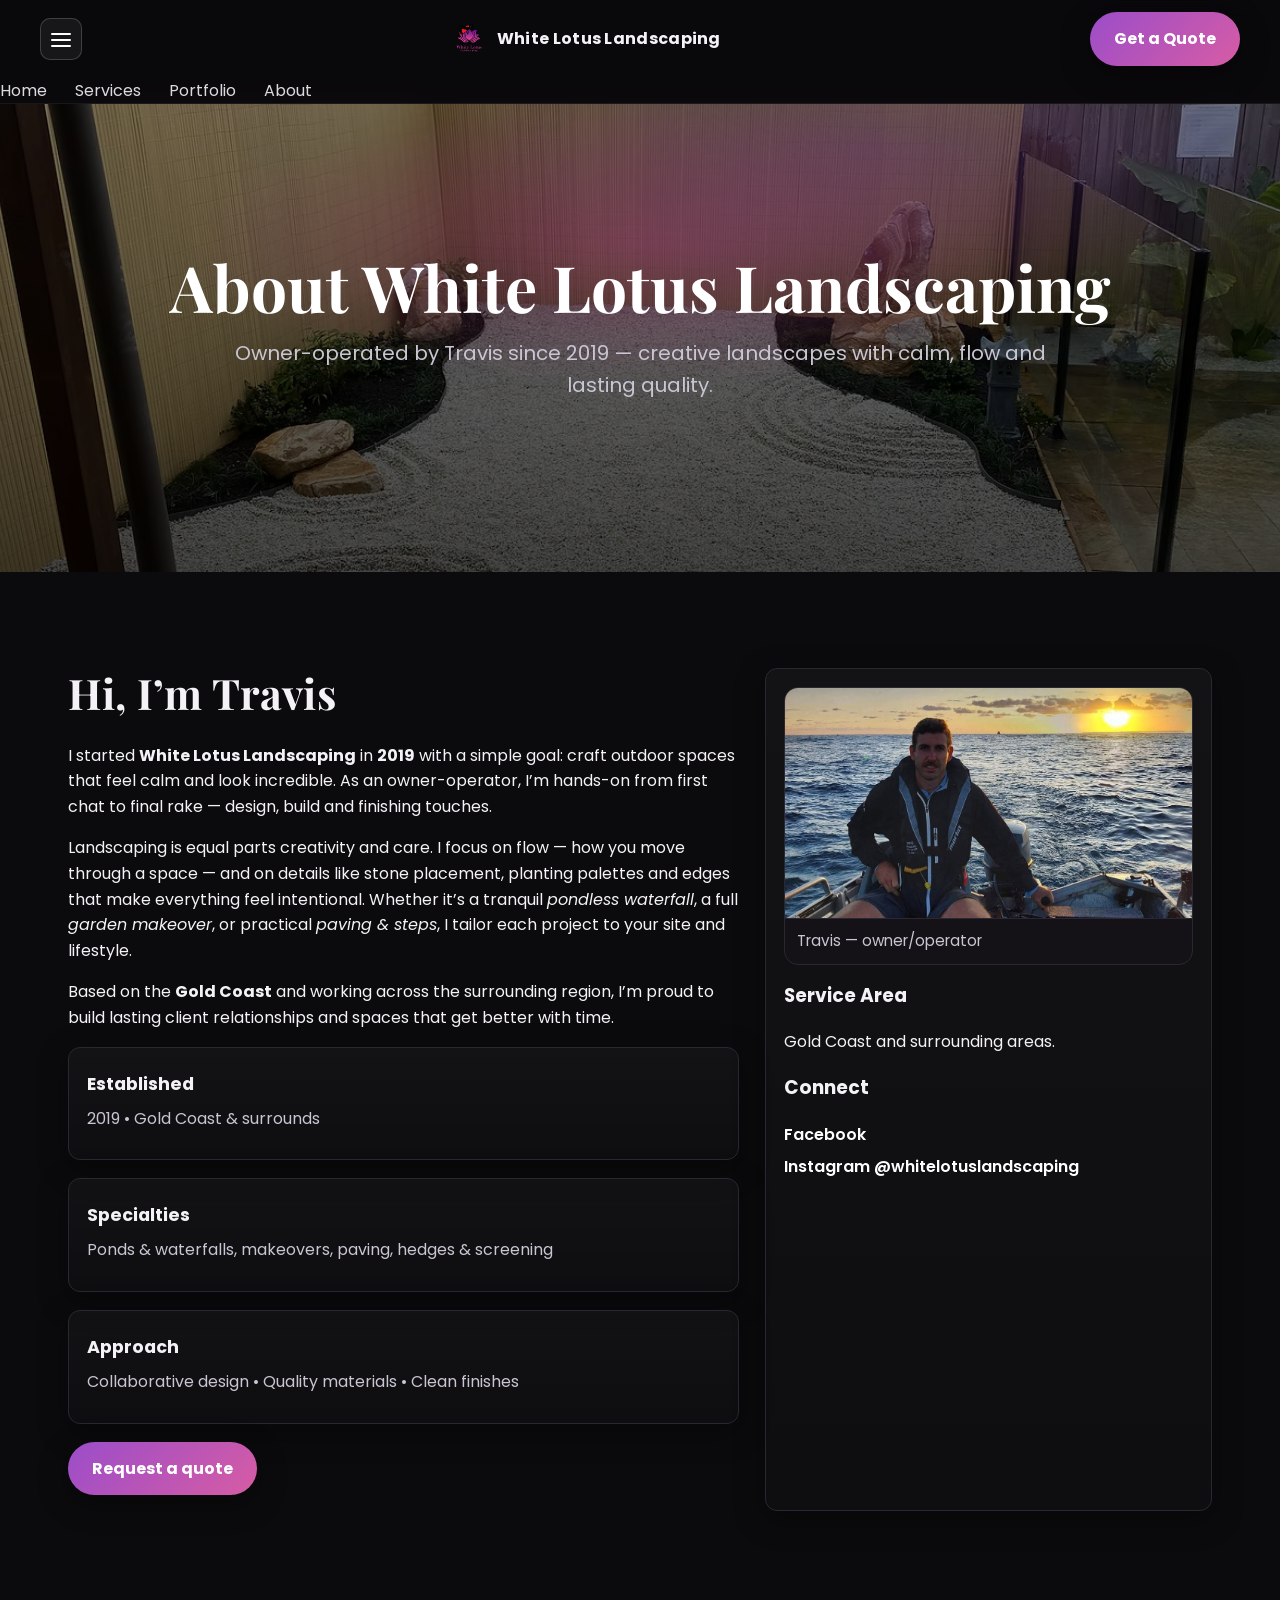
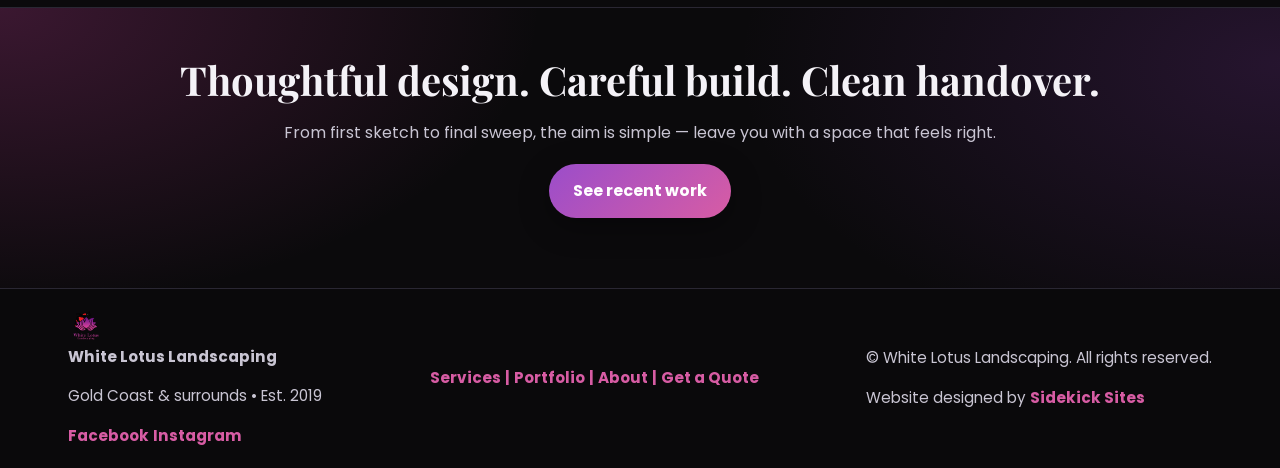
==== commit 138ae942: "removed social head" ====
--- a/about.html
+++ b/about.html
@@ -55,10 +55,6 @@
     <a href="about.html">About</a>
   </nav>
 </header>
-
-<a href="https://www.facebook.com/share/172BXBtpYT/?mibextid=wwXIfr" target="_blank" rel="noopener">Facebook</a>
-<a href="https://instagram.com/whitelotuslandscaping" target="_blank" rel="noopener">Instagram</a>
-
 
   <!-- Hero (slim) -->
   <section class="hero" style="min-height: 52vh;">
--- a/style.css
+++ b/style.css
@@ -1,5 +1,5 @@
 /* =========================================================
-   White Lotus Landscaping — Global Styles
+   White Lotus Landscaping — Global Styles (clean build)
    Brand: magenta→violet gradient, dark background, airy type
    ========================================================= */
 
@@ -8,16 +8,16 @@
 
 /* Design tokens */
 :root{
-  --bg: #0b0a0c;           /* main background (near-black) */
-  --bg-2: #141217;         /* surface */
-  --bg-3: #1a1820;         /* elevated surface */
+  --bg: #0b0a0c;
+  --bg-2: #141217;
+  --bg-3: #1a1820;
   --text: #F4F2F7;
   --muted: #C9C5D3;
   --line: #2a2733;
 
-  --accent: #B63A8F;       /* magenta */
-  --accent-2: #6B2F88;     /* violet */
-  --accent-3: #E25DB5;     /* bright for hovers */
+  --accent: #B63A8F;
+  --accent-2: #6B2F88;
+  --accent-3: #E25DB5;
 
   --radius-l: 18px;
   --radius-m: 12px;
@@ -25,13 +25,13 @@
   --shadow-2: 0 10px 50px rgba(0,0,0,.5);
 
   --container: 1200px;
+  --header-h: 68px;
 }
 
 /* Reset & base */
 *,
 *::before,
 *::after { box-sizing: border-box; }
-
 html, body { height: 100%; }
 
 body{
@@ -49,6 +49,14 @@
 a{ color: var(--text); text-decoration: none; }
 a:hover{ color: var(--accent-3); }
 
+/* Focus visibility */
+:where(a, button, .btn, input, textarea, summary):focus-visible{
+  outline: 2px solid rgba(182,58,143,.75);
+  outline-offset: 2px;
+  border-radius: 10px;
+}
+
+/* Containers & sections */
 .container{
   width: 100%;
   max-width: var(--container);
@@ -57,17 +65,31 @@
 }
 
 .section{
+  position: relative;
   padding: clamp(56px, 8vw, 96px) 0;
 }
-
 .section.alt{
-  background: radial-gradient(1200px 600px at 10% -10%, rgba(182,58,143,.15), transparent 60%),
-              radial-gradient(900px 600px at 100% 0%, rgba(107,47,136,.15), transparent 60%),
-              var(--bg-2);
+  background:
+    radial-gradient(1200px 600px at 10% -10%, rgba(182,58,143,.15), transparent 60%),
+    radial-gradient(900px 600px at 100% 0%, rgba(107,47,136,.15), transparent 60%),
+    var(--bg-2);
   border-top: 1px solid var(--line);
   border-bottom: 1px solid var(--line);
 }
-
+/* Optional taper variant */
+.section--taper::before,
+.section--taper::after{
+  content:""; position:absolute; left:0; width:100%; height:56px; pointer-events:none;
+  background:
+    radial-gradient(120% 100% at 50% 0,
+      rgba(255,255,255,.06) 0,
+      rgba(255,255,255,.04) 35%,
+      rgba(255,255,255,0) 60%);
+}
+.section--taper::before{ top:-56px; transform: scaleY(-1); }
+.section--taper::after{ bottom:-56px; }
+
+/* Headings */
 .h2{
   font-family: "Playfair Display", serif;
   font-size: clamp(28px, 3.4vw, 42px);
@@ -79,17 +101,16 @@
 /* Buttons */
 .btn{
   display:inline-block;
-  padding: 12px 20px;
+  padding: 14px 24px;
   border-radius: 999px;
-  background: linear-gradient(135deg, var(--accent), var(--accent-2));
+  background: linear-gradient(135deg, #9b4dca, #d75ca4);
   color:#fff;
-  font-weight: 600;
+  font-weight: 700;
   box-shadow: var(--shadow-1);
-  transition: transform .16s ease, box-shadow .16s ease, opacity .16s ease;
-}
-.btn:hover{ transform: translateY(-1px); box-shadow: var(--shadow-2); }
+  transition: transform .08s ease, box-shadow .2s ease, filter .2s ease, opacity .16s ease;
+}
+.btn:hover{ transform: translateY(-2px); box-shadow: 0 14px 28px rgba(0,0,0,.4); filter: brightness(1.05); }
 .btn:active{ transform: translateY(0); }
-
 .btn.ghost{
   background: transparent;
   border: 1.5px solid rgba(255,255,255,.2);
@@ -97,36 +118,38 @@
 }
 .btn.small{ padding: 8px 14px; font-size:.95rem; }
 
-/* Header */
-:root{ --header-h: 68px; }
-
+/* =========================
+   Header & Navigation — FINAL
+   ========================= */
+
+/* Header shell */
 .site-header{
-  position: sticky; top:0; z-index: 1000;
-  background: rgba(10, 8, 12, 0.55);
+  position: sticky; top:0; z-index:1000;
+  background: rgba(10,8,12,.55);
   border-bottom: 1px solid rgba(255,255,255,.06);
-  backdrop-filter: blur(10px);
+  backdrop-filter: blur(10px); -webkit-backdrop-filter: blur(10px);
   transition: background .25s ease, box-shadow .25s ease;
 }
 .site-header.scrolled{
-  background: rgba(10, 8, 12, 0.94);
+  background: rgba(10,8,12,.94);
   box-shadow: 0 6px 24px rgba(0,0,0,.25);
 }
 .header-inner{
   display:flex; align-items:center; justify-content:space-between;
   min-height: var(--header-h);
-  gap: 12px; padding: .75rem 0;
+  gap:12px; padding:.75rem 0;
 }
 .brand{ display:inline-flex; align-items:center; gap:.6rem; font-weight:700; text-decoration:none; }
 .brand img{ height:36px; width:auto; display:block; }
 .brand-text{ letter-spacing:.3px; }
-@media (max-width: 720px){ .brand-text{ display:none; } }
+@media (max-width:720px){ .brand-text{ display:none; } }
 
 /* Hamburger */
 .nav-toggle{
-  width: 42px; height: 42px; border-radius: 10px;
-  border: 1px solid rgba(255,255,255,.18);
+  width:42px; height:42px; border-radius:10px;
+  border:1px solid rgba(255,255,255,.18);
   background: rgba(255,255,255,.06);
-  position: relative; display: grid; place-items: center;
+  position:relative; display:grid; place-items:center; cursor:pointer; z-index:1002;
 }
 .nav-toggle span,
 .nav-toggle::before,
@@ -141,78 +164,42 @@
 .nav-toggle[aria-expanded="true"]::after { transform: translateY(-6px) rotate(-45deg); }
 .nav-toggle[aria-expanded="true"] span   { opacity:0; }
 
-/* Nav */
-.nav{
-  display:flex; align-items:center; gap: clamp(14px, 3vw, 28px);
-}
+/* Desktop nav */
+.nav{ display:flex; align-items:center; gap: clamp(14px, 3vw, 28px); }
 .nav a{ opacity:.9; }
 .nav a.btn{ opacity:1; }
 
-/* Mobile menu */
-@media (max-width: 979px){
-  .nav{
-    position: fixed; inset: var(--header-h) 0 auto 0;
-    flex-direction: column; align-items: flex-start;
-    padding: 20px clamp(16px, 4vw, 28px);
+/* Mobile nav — single source of truth */
+@media (max-width:979px){
+  /* keep header tidy on phones */
+  .site-header .header-cta{ display:none; }
+  .brand .brand-text{ display:none; }
+
+  /* CLOSED state — hide ALL .nav on mobile unless nav-open */
+  body:not(.nav-open) .nav{
+    display:none !important;
+    opacity:0 !important; visibility:hidden !important; pointer-events:none !important;
+  }
+
+  /* OPEN state */
+  body.nav-open .nav{
+    display:flex !important;
+    position:fixed;
+    left:0; right:0; top:var(--header-h); bottom:auto;
+    flex-direction:column; align-items:flex-start; gap:18px;
+    padding:20px clamp(16px, 4vw, 28px);
     background: rgba(11,10,12,.96);
-    transform: translateY(-110%);
-    transition: transform .25s ease;
-    border-bottom: 1px solid var(--line);
-    gap:18px;
+    border-bottom:1px solid var(--line, #2a2733);
+    z-index:1001;
   }
-  body.nav-open .nav{ transform: translateY(0); }
-  .site-header .header-cta{ display:none; }
-}
-@media (min-width: 980px){
-  .nav-toggle{ display:none; }
-}
-@media (max-width: 380px){
-  .brand-text{ display:none; }
-}
-
-/* ===== Very small screens: hide brand text to keep header tidy ===== */
-@media (max-width: 380px) {
-  .brand-text { display: none; }
-}
-
-.header-inner{
-  display:flex; align-items:center; justify-content:space-between;
-  min-height: 68px;
-}
-.brand{ display:flex; align-items:center; gap:.6rem; font-weight:700; }
-.brand img{ width:auto; height:40px; }
-.brand-text{ letter-spacing:.3px; display:none; }
-@media (min-width: 720px){ .brand-text{ display:inline-block; } }
-
-.nav{
-  display:flex; align-items:center; gap: clamp(14px, 3vw, 28px);
-}
-.nav a{ opacity:.9; }
-.nav a.btn{ opacity:1; }
-
-.nav-toggle{
-  display:grid; gap:5px; padding:8px; border:0; background:transparent; cursor:pointer;
-}
-.nav-toggle span{
-  width:26px; height:2px; background:#fff; display:block; border-radius:2px;
-}
-@media (min-width: 980px){ .nav-toggle{ display:none; } }
-
-/* Mobile menu */
-@media (max-width: 979px){
-  .nav{
-    position: fixed; inset: 68px 0 auto 0;
-    flex-direction: column;
-    align-items: flex-start;
-    padding: 20px clamp(16px, 4vw, 28px);
-    background: rgba(11,10,12,.96);
-    transform: translateY(-110%);
-    transition: transform .25s ease;
-    border-bottom: 1px solid var(--line);
-    gap:18px;
-  }
-  .nav a{ font-size:1.05rem; }
-  body.nav-open .nav{ transform: translateY(0); }
+
+  /* prevent background scroll while menu open */
+  body.nav-open{ overflow:hidden; }
+}
+
+/* Ensure hero content isn't under sticky header on small screens */
+@media (max-width:768px){
+  .hero{ padding-top: var(--header-h); }
 }
 
 /* Hero */
@@ -223,15 +210,18 @@
   place-items: center;
   text-align:center;
   overflow:hidden;
-}
-
+  color:#fff;
+  background:
+    radial-gradient(120% 140% at 10% 0%, rgba(215,92,164,0.25) 0%, rgba(215,92,164,0) 55%),
+    radial-gradient(120% 120% at 90% 10%, rgba(123,67,151,0.22) 0%, rgba(123,67,151,0) 60%),
+    linear-gradient(180deg, #161319 0%, #0f0d11 100%);
+}
 .hero-bg{
   position:absolute; inset:0;
   width:100%; height:100%; object-fit:cover;
   filter: saturate(1.05) brightness(.65);
   transform: scale(1.02);
 }
-
 .hero-overlay{
   position:absolute; inset:0;
   background:
@@ -239,12 +229,7 @@
     radial-gradient(60% 50% at 70% 10%, rgba(107,47,136,.35), transparent 65%),
     linear-gradient(180deg, rgba(0,0,0,.25), rgba(0,0,0,.55));
 }
-
-.hero-inner{
-  position:relative; z-index:2;
-  padding: clamp(32px, 5vw, 48px) 0;
-}
-
+.hero-inner{ position:relative; z-index:2; padding: clamp(32px, 5vw, 48px) 0; }
 .hero h1{
   font-family: "Playfair Display", serif;
   font-weight:700;
@@ -269,12 +254,6 @@
   background: rgba(0,0,0,.25);
 }
 
-/* Curvy divider */
-.wave{ position:absolute; left:0; right:0; bottom:-1px; width:100%; height:auto; }
-.wave path{ fill: var(--bg); }
-.wave.flip{ top:-1px; bottom:auto; transform: rotate(180deg); }
-.cta .wave path{ fill: var(--bg-2); }
-
 /* Service cards */
 .cards{ display:grid; gap:18px; }
 .service-cards{
@@ -293,7 +272,7 @@
 .card .link{ color:#fff; font-weight:600; }
 .card .link:hover{ color: var(--accent-3); }
 
-/* Instagram list pulled in as bullets */
+/* Instagram-ish bullets */
 .service-list{
   margin: 18px 0 0;
   display:grid;
@@ -415,6 +394,8 @@
   display:grid; place-items:center; font-weight:700;
 }
 .credit a{ color: var(--accent-3); }
+.site-footer a { color: #d75ca4; font-weight: bold; }
+.site-footer a:hover { text-decoration: underline; }
 @media (max-width: 640px){
   .footer-inner{ flex-direction:column; text-align:center; }
 }
@@ -424,7 +405,7 @@
 .mt{ margin-top: 18px; }
 .hidden{ display:none !important; }
 
-/* Page-specific helpers (used by portfolio/category pages later) */
+/* Thumbs (portfolio/category pages) */
 .grid.thumbs{
   display:grid; gap:14px;
   grid-template-columns: repeat(auto-fit, minmax(220px, 1fr));
@@ -438,181 +419,133 @@
   border-top:1px solid var(--line);
 }
 
-/* Print tweaks */
+/* Print */
 @media print{
   .site-header, .hero, .cta, .site-footer, .nav-toggle{ display:none !important; }
   .section{ padding: 18px 0; }
 }
 
-.site-footer a {
-  color: #d75ca4; /* adjust to match your theme */
-  text-decoration: none;
-  font-weight: bold;
-}
-
-.site-footer a:hover {
-  text-decoration: underline;
-}
-
-/* --- Clean section look (replaces wavy SVGs) --- */
-.section {
+/* ===== Before/After (single source of truth) ===== */
+.ba{
+  --pos: 50%;
+  --posR: calc(100% - var(--pos));
   position: relative;
-  padding: 64px 0;
-  background: var(--surface, #0f0d11);
-}
-
-.section--taper::before,
-.section--taper::after {
-  content: "";
-  position: absolute;
-  left: 0;
-  width: 100%;
-  height: 56px;
-  pointer-events: none;
-  /* soft vignette that reads as a gentle curve */
-  background:
-    radial-gradient(120% 100% at 50% 0,
-      rgba(255,255,255,0.06) 0%,
-      rgba(255,255,255,0.04) 35%,
-      rgba(255,255,255,0.00) 60%);
-}
-
-.section--taper::before {
-  top: -56px;
-  transform: scaleY(-1); /* top curve */
-}
-
-.section--taper::after {
-  bottom: -56px;         /* bottom curve */
-}
-
-/* Hero gets a clean gradient—no wave */
-.hero {
-  position: relative;
-  padding: 96px 0 72px;
-  color: #fff;
-  background:
-    radial-gradient(120% 140% at 10% 0%, rgba(215,92,164,0.25) 0%, rgba(215,92,164,0) 55%),
-    radial-gradient(120% 120% at 90% 10%, rgba(123,67,151,0.22) 0%, rgba(123,67,151,0) 60%),
-    linear-gradient(180deg, #161319 0%, #0f0d11 100%);
-}
-
-/* Optional: a divider you can drop between blocks without a full section */
-.divider {
-  height: 1px;
-  background: linear-gradient(90deg, transparent, rgba(255,255,255,0.08), transparent);
-  margin: 48px 0;
-}
-
-/* Button stays on-theme with logo gradient */
-.btn {
-  display: inline-block;
-  padding: 14px 24px;
-  border-radius: 999px;
-  font-weight: 700;
-  text-decoration: none;
-  color: #fff;
-  background: linear-gradient(135deg, #9b4dca, #d75ca4);
-  box-shadow: 0 10px 24px rgba(0,0,0,0.35);
-  transition: transform .08s ease, box-shadow .2s ease, filter .2s ease;
-}
-.btn:hover {
-  transform: translateY(-2px);
-  box-shadow: 0 14px 28px rgba(0,0,0,0.4);
-  filter: brightness(1.05);
-}
-
-/* Comparison slider: improve touch hit-area */
-.ba-slider { position: relative; touch-action: none; }  /* disables browser panning while dragging */
-.ba-handle {
+  overflow: hidden;
+  border-radius: 14px;
+  border: 1px solid var(--line);
+  background: #0f0d11;
+  box-shadow: var(--shadow-1);
+  aspect-ratio: 16 / 9;
+}
+.ba img{
+  position: absolute; inset: 0;
+  width: 100%; height: 100%; object-fit: cover;
+}
+.ba .after{
+  z-index: 2;
+  clip-path: inset(0% var(--posR) 0% 0%);
+  transition: clip-path .08s linear;
+}
+.ba-range{
+  position: absolute; inset: 0;
+  width: 100%; height: 100%;
+  opacity: 0; cursor: ew-resize;
+  -webkit-appearance: none; appearance: none;
+  z-index: 5;
+}
+.ba .knob{
+  position: absolute; top: 50%;
+  left: var(--pos); transform: translate(-50%, -50%);
   width: 36px; height: 36px; border-radius: 999px;
   border: 2px solid rgba(255,255,255,.85);
   background: rgba(0,0,0,.45);
-  position: absolute; top: 50%; transform: translate(-50%, -50%);
   box-shadow: 0 6px 18px rgba(0,0,0,.35);
-}
-@media (max-width: 640px) {
-  .ba-handle { width: 44px; height: 44px; } /* bigger thumb on phones */
-}
-
-/* Make <details> look like a static section (always open) */
-.service-details[open] > summary {
-  list-style: none;          /* hide default triangle */
-}
-.service-details > summary::-webkit-details-marker { display: none; }
-.service-details > summary {
-  margin: 0 0 .5rem 0;
-  font-weight: 700;
-  font-size: 1rem;
-  opacity: .9;
-  cursor: default;           /* no “click to open” cursor */
-}
-.service-details .list { margin: 0; padding-left: 1.1rem; }
-
-:root{
-  --header-h: 68px;
-}
-
-/* Make header readable on top of photos and keep it tidy on mobile */
-.site-header{
-  position: sticky;
-  top: 0;
-  z-index: 1000;
-  background: rgba(10, 8, 12, 0.55);
-  backdrop-filter: blur(8px);
-  -webkit-backdrop-filter: blur(8px);
-  transition: background .25s ease, box-shadow .25s ease;
-}
-.site-header.scrolled{
-  background: rgba(10, 8, 12, 0.94);
-  box-shadow: 0 6px 24px rgba(0,0,0,.25);
-}
-
-/* Mobile tweaks */
-@media (max-width: 768px){
-  .site-header .brand img{ height: 28px; }
-  .site-header .brand .brand-text{ display:none; } /* keep logo only on small screens */
-  .nav-toggle{
-    width: 42px; height: 42px; border-radius: 12px;
-    background: #1d1721; border: 1px solid rgba(255,255,255,.08);
-  }
-  /* Hide the big header CTA pill on phones so it doesn't crush the nav */
-  .site-header .header-cta{ display:none; }
-
-  /* ensure the hero isn't hidden behind the sticky header */
-  .hero{ padding-top: var(--header-h); }
-
-  /* Comfortable hero typography on phones */
-  .hero h1{ font-size: 9vw; line-height: 1.06; letter-spacing: .2px; }
-  .hero .lead{ font-size: 4.6vw; }
-  .hero .actions{ gap: 12px; }
-}
-
-/* Before/After chips */
+  pointer-events: none; z-index: 6;
+  transition: transform .08s linear, left .08s linear;
+}
+@media (max-width: 640px){ .ba .knob{ width: 44px; height: 44px; } }
+
 .ba-chips{
-  position: absolute;
-  top: 12px;
-  left: 12px;
-  display: flex;
-  gap: 8px;
-  z-index: 4;
+  position: absolute; top: 12px; left: 12px;
+  display: flex; gap: 8px; z-index: 6;
 }
 .ba-chip{
-  appearance: none;
-  border: 0;
-  padding: 6px 10px;
+  appearance: none; border: 0; padding: 6px 10px;
   border-radius: 999px;
-  font: 600 12px/1 system-ui, -apple-system, Segoe UI, Roboto, Inter, "Helvetica Neue", Arial, sans-serif;
+  font: 600 12px/1 system-ui,-apple-system,Segoe UI,Roboto,Inter,"Helvetica Neue",Arial,sans-serif;
   color: #fff;
   background: rgba(0,0,0,.45);
-  backdrop-filter: blur(6px);
-  -webkit-backdrop-filter: blur(6px);
+  backdrop-filter: blur(6px); -webkit-backdrop-filter: blur(6px);
   box-shadow: 0 2px 8px rgba(0,0,0,.25);
 }
-.ba-chip.active{
-  background: linear-gradient(135deg, #b84ecb, #6b4df6);
-}
-@media (min-width: 768px){
-  .ba-chip{ font-size: 13px; padding: 7px 12px; }
-}
-
+.ba-chip.active{ background: linear-gradient(135deg, #b84ecb, #6b4df6); }
+@media (min-width: 768px){ .ba-chip{ font-size: 13px; padding: 7px 12px; } }
+
+/* Reduced motion */
+@media (prefers-reduced-motion: reduce){
+  .ba .after{ transition: none; }
+  html:focus-within { scroll-behavior: auto; }
+}
+
+/* --- Build grid: nicer thumbs + mobile-friendly --- */
+.build-grid { gap: 10px; }
+.build-grid img{
+  cursor: zoom-in;
+  border-radius: 12px;
+  border: 1px solid var(--line, rgba(255,255,255,.12));
+  box-shadow: 0 4px 16px rgba(0,0,0,.25);
+  transition: transform .15s ease, box-shadow .15s ease;
+}
+.build-grid img:hover{
+  transform: translateY(-1px);
+  box-shadow: 0 8px 22px rgba(0,0,0,.35);
+}
+@media (max-width: 720px){
+  .build-grid{
+    display: grid;
+    grid-auto-flow: column;
+    grid-auto-columns: 72%;
+    overflow-x: auto;
+    scroll-snap-type: x mandatory;
+    padding-bottom: 6px;
+    -webkit-overflow-scrolling: touch;
+  }
+  .build-grid img{
+    height: 180px;
+    scroll-snap-align: start;
+  }
+}
+
+/* --- Lightbox viewer --- */
+.lb{
+  position: fixed; inset: 0; display: none; place-items: center; z-index: 1000;
+  background: rgba(0,0,0,.92); padding: 20px;
+}
+.lb.open{ display: grid; }
+.lb-fig{ position: relative; max-width: min(1200px, 92vw); max-height: 90vh; margin: 0; }
+.lb-img{
+  max-width: 100%; max-height: 80vh; object-fit: contain; display: block;
+  border-radius: 12px; border: 1px solid rgba(255,255,255,.15);
+}
+.lb-cap{ text-align: center; color: #C9C5D3; margin-top: 10px; }
+.lb-btn{
+  position: absolute; top: 50%; transform: translateY(-50%);
+  width: 44px; height: 44px; border-radius: 999px; border: 1px solid rgba(255,255,255,.25);
+  background: rgba(0,0,0,.35); color: #fff; display: grid; place-items: center;
+  cursor: pointer; user-select: none;
+}
+.lb-prev{ left: -56px; }
+.lb-next{ right: -56px; }
+@media (max-width: 900px){ .lb-prev{ left: 6px; } .lb-next{ right: 6px; } }
+.lb-close{
+  position: absolute; top: 10px; right: 10px; padding: 6px 10px;
+  border-radius: 999px; border: 1px solid rgba(255,255,255,.25);
+  background: rgba(0,0,0,.35); color: #fff; cursor: pointer;
+}
+.lb-count{
+  position: absolute; bottom: 8px; right: 12px;
+  font-size: .9rem; color: rgba(255,255,255,.8);
+  background: rgba(0,0,0,.35);
+  border: 1px solid rgba(255,255,255,.2);
+  padding: 4px 8px; border-radius: 999px;
+}
